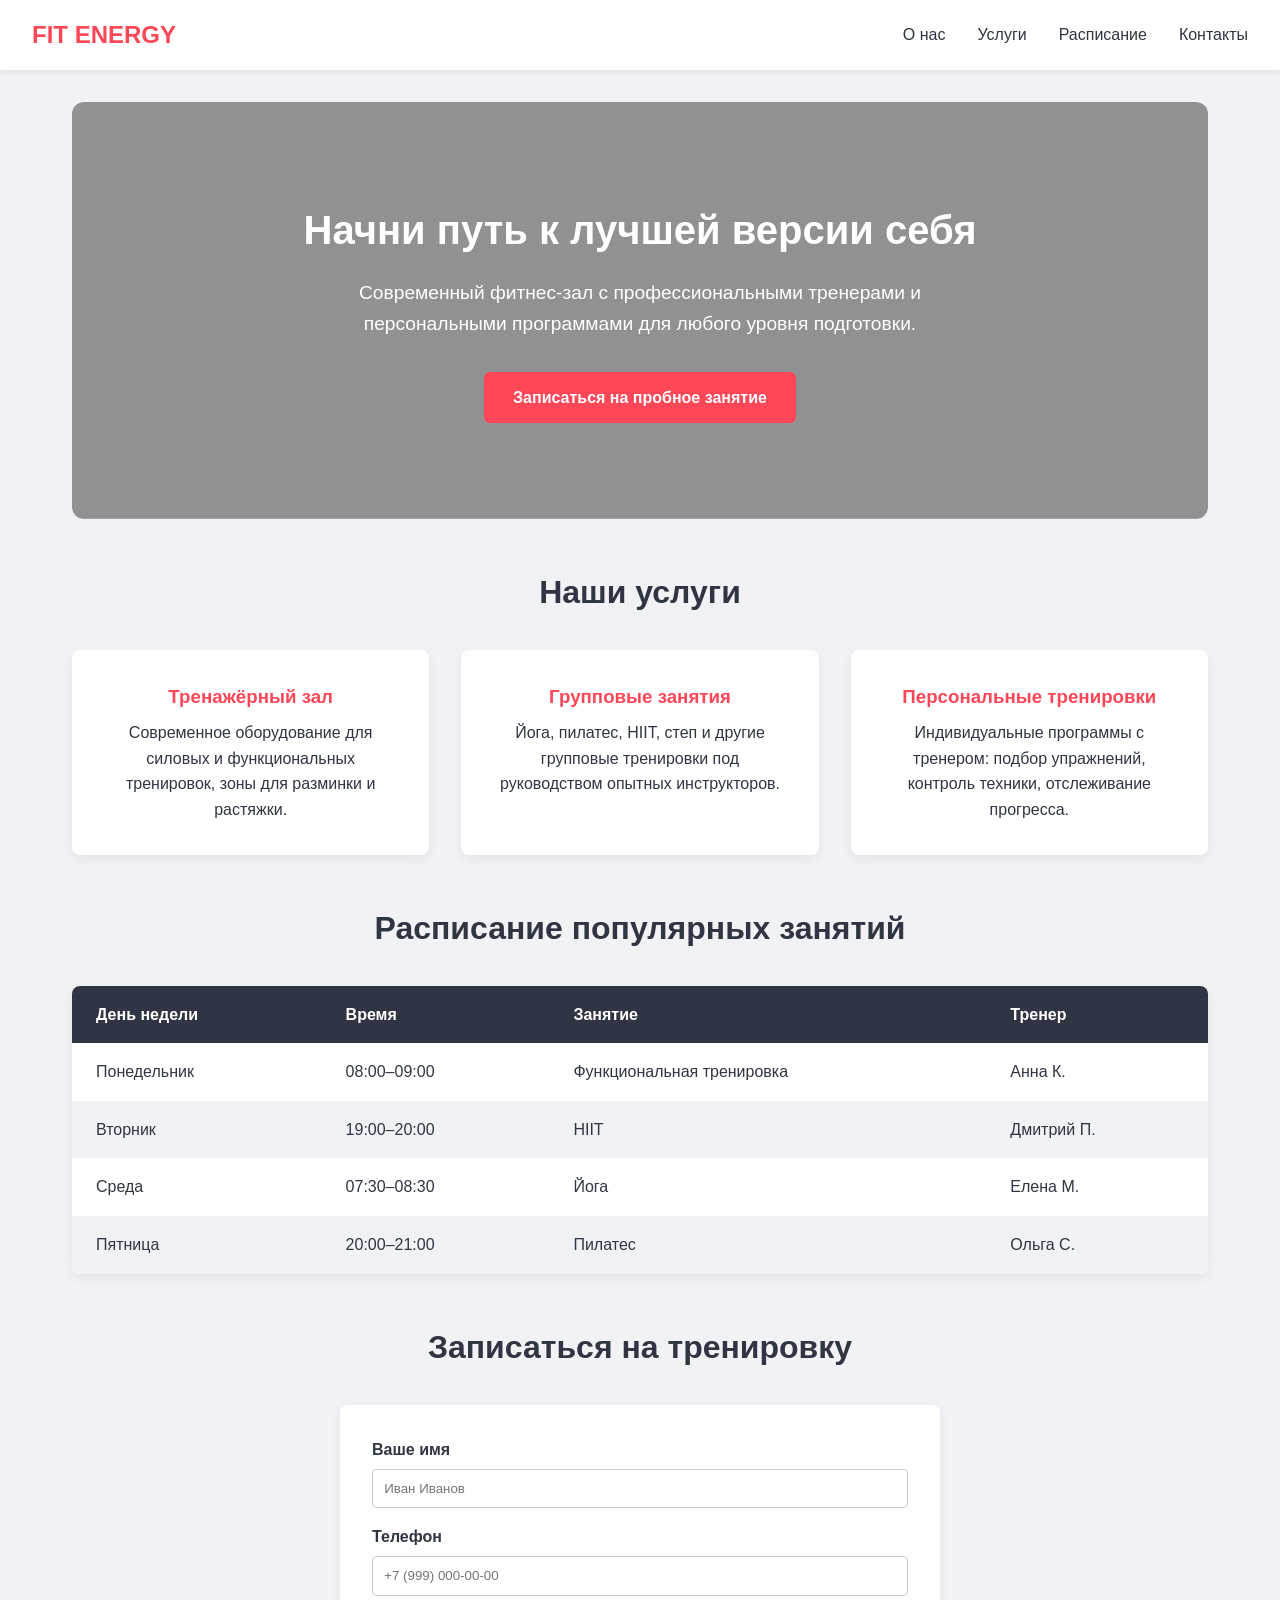
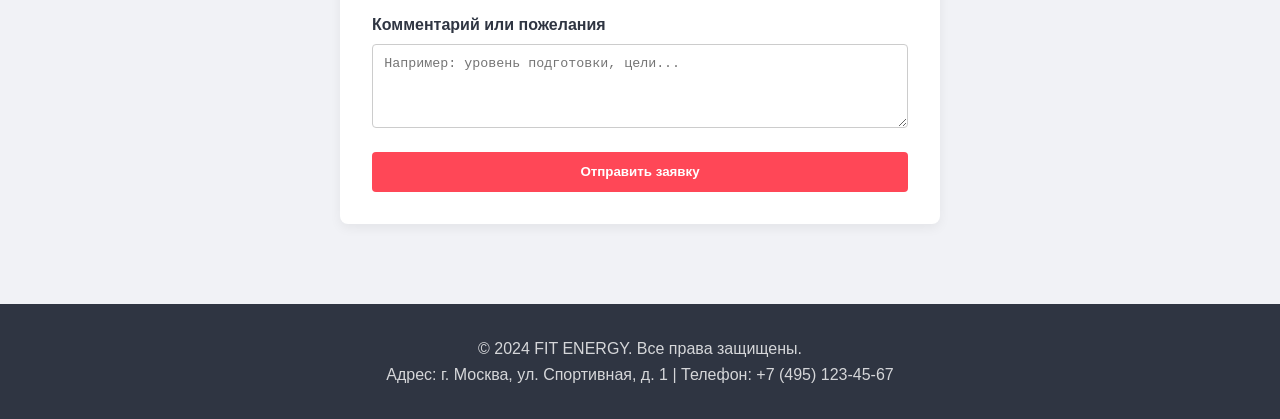
==== index.html @ d2045da4 "Add index.html" ====
<!DOCTYPE html>
<html lang="ru">
<head>
  <meta charset="UTF-8" />
  <meta name="viewport" content="width=device-width, initial-scale=1.0" />
  <title>Фитнес-зал | Энергия и сила</title>
  <style>
    :root {
      --primary: #ff4757;
      --secondary: #2f3542;
      --accent: #57606f;
      --light: #f1f2f6;
    }

    * { margin: 0; padding: 0; box-sizing: border-box; }

    body {
      font-family: 'Segoe UI', Roboto, Arial, sans-serif;
      line-height: 1.6;
      color: var(--secondary);
      background-color: var(--light);
    }

    a { text-decoration: none; color: inherit; }
    ul { list-style: none; }

    header {
      background: #fff;
      padding: 1rem 2rem;
      display: flex;
      justify-content: space-between;
      align-items: center;
      box-shadow: 0 2px 6px rgba(0,0,0,0.08);
      position: sticky;
      top: 0;
      z-index: 1000;
    }

    .logo {
      font-size: 1.5rem;
      font-weight: 700;
      color: var(--primary);
    }

    nav ul { display: flex; gap: 2rem; }
    nav a:hover { color: var(--primary); }

    main { max-width: 1200px; margin: 0 auto; padding: 2rem; }

    /* Hero */
    .hero {
      text-align: center;
      background: linear-gradient(rgba(0,0,0,0.4), rgba(0,0,0,0.4)), url('https://images.unsplash.com/photo-1544669256-09a8ba6c2536?ixlib=rb-1.2.1&auto=format&fit=crop&w=1200&q=80');
      background-size: cover;
      background-position: center;
      color: #fff;
      padding: 6rem 1rem;
      border-radius: 12px;
      margin-bottom: 3rem;
    }
    .hero h1 { font-size: 2.5rem; margin-bottom: 1rem; }
    .hero p { font-size: 1.2rem; margin-bottom: 2rem; max-width: 600px; margin-left: auto; margin-right: auto; }
    .btn {
      display: inline-block;
      background: var(--primary);
      color: #fff;
      padding: 0.8rem 1.8rem;
      border-radius: 6px;
      font-weight: 600;
      transition: background 0.3s;
    }
    .btn:hover { background: #e84118; }

    /* Sections */
    .section-title {
      text-align: center;
      font-size: 2rem;
      margin-bottom: 2rem;
      color: var(--secondary);
    }

    .services-grid {
      display: grid;
      grid-template-columns: repeat(auto-fit, minmax(300px, 1fr));
      gap: 2rem;
      margin-bottom: 3rem;
    }
    .card {
      background: #fff;
      padding: 2rem;
      border-radius: 8px;
      box-shadow: 0 4px 12px rgba(0,0,0,0.06);
      text-align: center;
    }
    .card h3 { margin-bottom: 0.5rem; color: var(--primary); }

    .schedule-table {
      width: 100%;
      border-collapse: collapse;
      background: #fff;
      box-shadow: 0 4px 12px rgba(0,0,0,0.06);
      border-radius: 8px;
      overflow: hidden;
      margin-bottom: 3rem;
    }
    .schedule-table th, .schedule-table td { padding: 1rem 1.5rem; text-align: left; }
    .schedule-table th { background: var(--secondary); color: #fff; }
    .schedule-table tr:nth-child(even) { background: var(--light); }

    /* Form */
    .contact-form {
      max-width: 600px;
      margin: 0 auto;
      background: #fff;
      padding: 2rem;
      border-radius: 8px;
      box-shadow: 0 4px 12px rgba(0,0,0,0.06);
    }
    .form-group { margin-bottom: 1rem; }
    .form-group label { display: block; margin-bottom: 0.4rem; font-weight: 600; }
    .form-group input, .form-group textarea {
      width: 100%;
      padding: 0.7rem;
      border: 1px solid #ccc;
      border-radius: 4px;
    }
    button[type="submit"] {
      background: var(--primary);
      color: #fff;
      padding: 0.8rem 2rem;
      border: none;
      border-radius: 4px;
      cursor: pointer;
      font-weight: 600;
      width: 100%;
    }
    button[type="submit"]:hover { background: #e84118; }

    footer {
      background: var(--secondary);
      color: #fff;
      padding: 2rem;
      text-align: center;
      margin-top: 3rem;
    }
    footer p { opacity: 0.8; }

    @media (max-width: 768px) {
      header { flex-direction: column; gap: 1rem; }
      .hero h1 { font-size: 1.8rem; }
      nav ul { gap: 1rem; flex-wrap: wrap; justify-content: center; }
    }
  </style>
</head>
<body>
  <header>
    <a href="#" class="logo">FIT ENERGY</a>
    <nav>
      <ul>
        <li><a href="#about">О нас</a></li>
        <li><a href="#services">Услуги</a></li>
        <li><a href="#schedule">Расписание</a></li>
        <li><a href="#contacts">Контакты</a></li>
      </ul>
    </nav>
  </header>

  <main>
    <!-- Главный экран -->
    <section class="hero">
      <h1>Начни путь к лучшей версии себя</h1>
      <p>Современный фитнес-зал с профессиональными тренерами и персональными программами для любого уровня подготовки.</p>
      <a href="#contacts" class="btn">Записаться на пробное занятие</a>
    </section>

    <!-- Услуги -->
    <section id="services">
      <h2 class="section-title">Наши услуги</h2>
      <div class="services-grid">
        <div class="card">
          <h3>Тренажёрный зал</h3>
          <p>Современное оборудование для силовых и функциональных тренировок, зоны для разминки и растяжки.</p>
        </div>
        <div class="card">
          <h3>Групповые занятия</h3>
          <p>Йога, пилатес, HIIT, степ и другие групповые тренировки под руководством опытных инструкторов.</p>
        </div>
        <div class="card">
          <h3>Персональные тренировки</h3>
          <p>Индивидуальные программы с тренером: подбор упражнений, контроль техники, отслеживание прогресса.</p>
        </div>
      </div>
    </section>

    <!-- Расписание -->
    <section id="schedule">
      <h2 class="section-title">Расписание популярных занятий</h2>
      <table class="schedule-table">
        <thead>
          <tr>
            <th>День недели</th>
            <th>Время</th>
            <th>Занятие</th>
            <th>Тренер</th>
          </tr>
        </thead>
        <tbody>
          <tr>
            <td>Понедельник</td>
            <td>08:00–09:00</td>
            <td>Функциональная тренировка</td>
            <td>Анна К.</td>
          </tr>
          <tr>
            <td>Вторник</td>
            <td>19:00–20:00</td>
            <td>HIIT</td>
            <td>Дмитрий П.</td>
          </tr>
          <tr>
            <td>Среда</td>
            <td>07:30–08:30</td>
            <td>Йога</td>
            <td>Елена М.</td>
          </tr>
          <tr>
            <td>Пятница</td>
            <td>20:00–21:00</td>
            <td>Пилатес</td>
            <td>Ольга С.</td>
          </tr>
        </tbody>
      </table>
    </section>

    <!-- Форма записи -->
    <section id="contacts">
      <h2 class="section-title">Записаться на тренировку</h2>
      <form class="contact-form">
        <div class="form-group">
          <label for="name">Ваше имя</label>
          <input type="text" id="name" name="name" placeholder="Иван Иванов" required />
        </div>
        <div class="form-group">
          <label for="phone">Телефон</label>
          <input type="tel" id="phone" name="phone" placeholder="+7 (999) 000-00-00" required />
        </div>
        <div class="form-group">
          <label for="comment">Комментарий или пожелания</label>
          <textarea id="comment" name="comment" rows="4" placeholder="Например: уровень подготовки, цели..."></textarea>
        </div>
        <button type="submit">Отправить заявку</button>
      </form>
    </section>
  </main>

  <footer>
    <p>&copy; 2024 FIT ENERGY. Все права защищены.</p>
    <p>Адрес: г. Москва, ул. Спортивная, д. 1 | Телефон: +7 (495) 123-45-67</p>
  </footer>
</body>
</html>
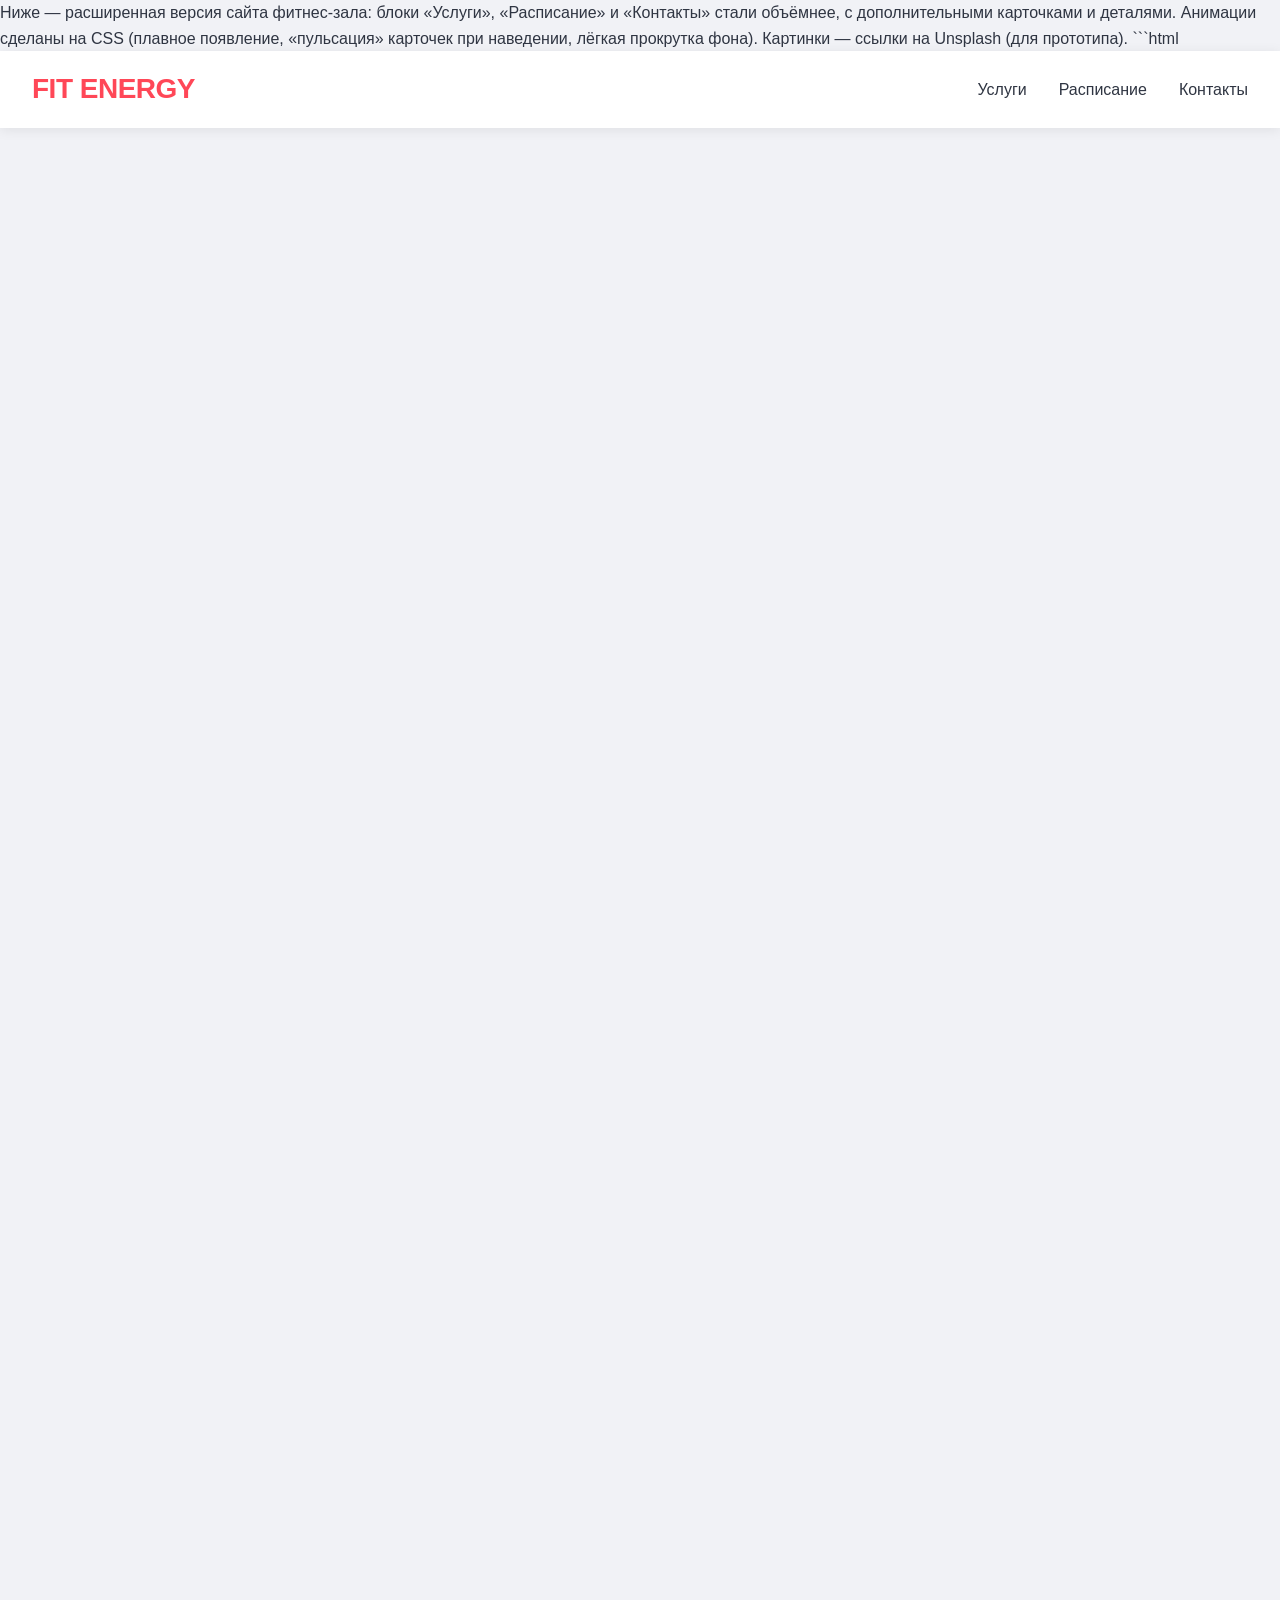
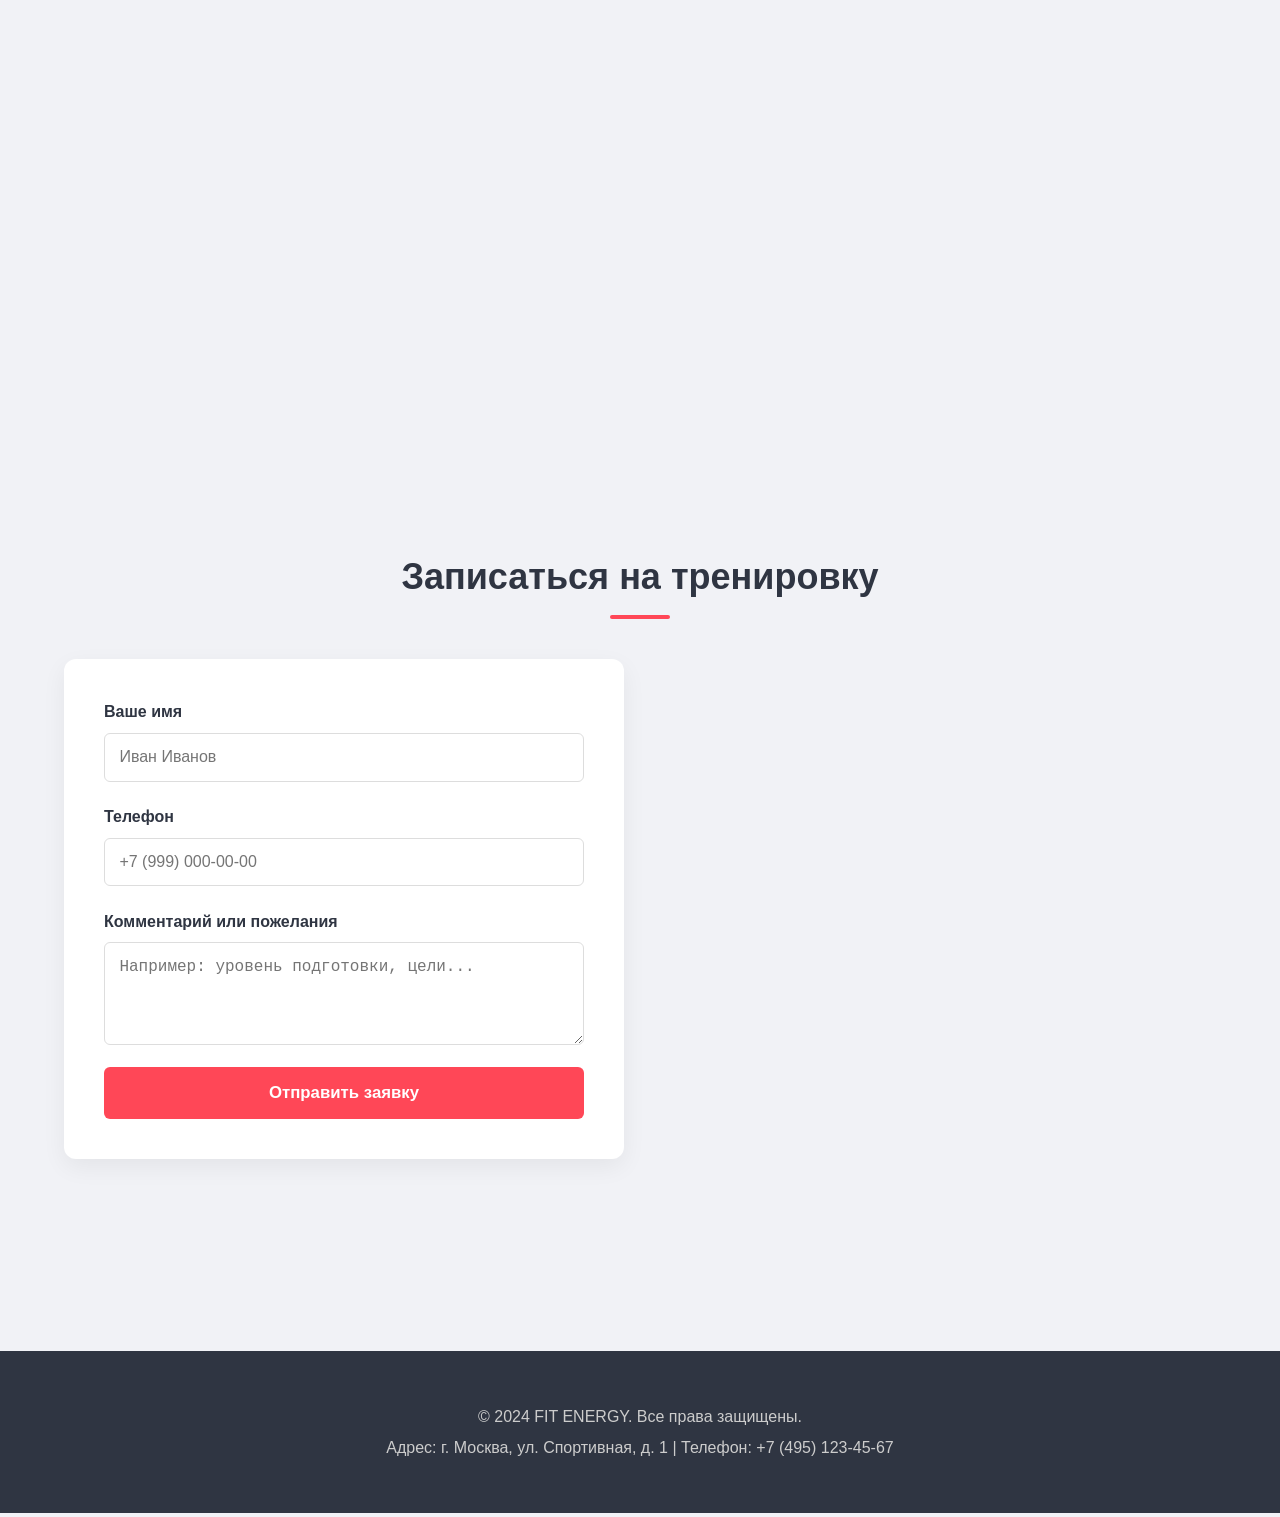
==== commit a05e7da6: "Add index.html" ====
--- a/index.html
+++ b/index.html
@@ -1,3 +1,6 @@
+Ниже — расширенная версия сайта фитнес‑зала: блоки «Услуги», «Расписание» и «Контакты» стали объёмнее, с дополнительными карточками и деталями. Анимации сделаны на CSS (плавное появление, «пульсация» карточек при наведении, лёгкая прокрутка фона). Картинки — ссылки на Unsplash (для прототипа).
+
+```html
 <!DOCTYPE html>
 <html lang="ru">
 <head>
@@ -10,6 +13,7 @@
       --secondary: #2f3542;
       --accent: #57606f;
       --light: #f1f2f6;
+      --dark-overlay: rgba(0,0,0,0.35);
     }
 
     * { margin: 0; padding: 0; box-sizing: border-box; }
@@ -21,134 +25,262 @@
       background-color: var(--light);
     }
 
+    /* Анимация появления блоков при скролле (упрощённая) */
+    .fade-in {
+      opacity: 0;
+      transform: translateY(40px);
+      transition: opacity 0.6s ease, transform 0.6s ease;
+    }
+    .fade-in.visible {
+      opacity: 1;
+      transform: translateY(0);
+    }
+
     a { text-decoration: none; color: inherit; }
     ul { list-style: none; }
 
     header {
-      background: #fff;
+      background: rgba(255,255,255,0.95);
+      backdrop-filter: blur(10px);
       padding: 1rem 2rem;
       display: flex;
       justify-content: space-between;
       align-items: center;
-      box-shadow: 0 2px 6px rgba(0,0,0,0.08);
+      box-shadow: 0 2px 12px rgba(0,0,0,0.08);
       position: sticky;
       top: 0;
       z-index: 1000;
     }
 
     .logo {
-      font-size: 1.5rem;
-      font-weight: 700;
+      font-size: 1.75rem;
+      font-weight: 800;
       color: var(--primary);
+      letter-spacing: -0.5px;
     }
 
     nav ul { display: flex; gap: 2rem; }
     nav a:hover { color: var(--primary); }
 
-    main { max-width: 1200px; margin: 0 auto; padding: 2rem; }
+    main { max-width: 1200px; margin: 0 auto; padding: 0 1.5rem 4rem; }
 
     /* Hero */
     .hero {
       text-align: center;
-      background: linear-gradient(rgba(0,0,0,0.4), rgba(0,0,0,0.4)), url('https://images.unsplash.com/photo-1544669256-09a8ba6c2536?ixlib=rb-1.2.1&auto=format&fit=crop&w=1200&q=80');
+      /* Анимированный фон: плавное движение */
+      background:
+        linear-gradient(var(--dark-overlay), var(--dark-overlay)),
+        url('https://images.unsplash.com/photo-1544669256-09a8ba6c2536?ixlib=rb-1.2.1&auto=format&fit=crop&w=1920&q=80');
       background-size: cover;
       background-position: center;
+      background-attachment: fixed; /* эффект параллакса */
       color: #fff;
-      padding: 6rem 1rem;
-      border-radius: 12px;
-      margin-bottom: 3rem;
-    }
-    .hero h1 { font-size: 2.5rem; margin-bottom: 1rem; }
-    .hero p { font-size: 1.2rem; margin-bottom: 2rem; max-width: 600px; margin-left: auto; margin-right: auto; }
+      padding: 8rem 1rem;
+      border-radius: 16px;
+      margin-bottom: 4rem;
+      position: relative;
+      overflow: hidden;
+    }
+    /* Лёгкие «частицы» поверх фона */
+    .hero::before {
+      content: '';
+      position: absolute;
+      top: 0; left: 0; right: 0; bottom: 0;
+      background-image: radial-gradient(2px 2px at 20px 30px, rgba(255,255,255,0.15), transparent);
+      background-size: 40px 40px;
+      animation: float 10s infinite linear;
+      pointer-events: none;
+      z-index: 1;
+    }
+    @keyframes float {
+      0% { transform: translate(0, 0); }
+      100% { transform: translate(-20px, -20px); }
+    }
+
+    .hero h1 { font-size: 3rem; margin-bottom: 1.2rem; line-height: 1.1; }
+    .hero p { font-size: 1.3rem; margin-bottom: 2.5rem; max-width: 700px; margin-left: auto; margin-right: auto; }
     .btn {
       display: inline-block;
       background: var(--primary);
       color: #fff;
-      padding: 0.8rem 1.8rem;
-      border-radius: 6px;
-      font-weight: 600;
-      transition: background 0.3s;
-    }
-    .btn:hover { background: #e84118; }
-
-    /* Sections */
+      padding: 1rem 2.2rem;
+      border-radius: 50px;
+      font-weight: 700;
+      transition: all 0.3s ease;
+      box-shadow: 0 4px 12px rgba(255,71,87,0.3);
+    }
+    .btn:hover {
+      transform: scale(1.05);
+      box-shadow: 0 6px 18px rgba(255,71,87,0.4);
+      background: #e84118;
+    }
+
     .section-title {
       text-align: center;
-      font-size: 2rem;
-      margin-bottom: 2rem;
+      font-size: 2.25rem;
+      margin-bottom: 2.5rem;
       color: var(--secondary);
-    }
-
+      position: relative;
+    }
+    .section-title::after {
+      content: '';
+      display: block;
+      width: 60px;
+      height: 4px;
+      background: var(--primary);
+      margin: 0 auto;
+      margin-top: 10px;
+      border-radius: 2px;
+    }
+
+    /* Услуги: сетка + анимация карточек */
+    #services {
+      padding: 4rem 0;
+    }
     .services-grid {
       display: grid;
-      grid-template-columns: repeat(auto-fit, minmax(300px, 1fr));
-      gap: 2rem;
-      margin-bottom: 3rem;
+      grid-template-columns: repeat(auto-fit, minmax(320px, 1fr));
+      gap: 2.5rem;
     }
     .card {
       background: #fff;
-      padding: 2rem;
-      border-radius: 8px;
-      box-shadow: 0 4px 12px rgba(0,0,0,0.06);
+      padding: 2.5rem;
+      border-radius: 12px;
+      box-shadow: 0 8px 24px rgba(0,0,0,0.06);
       text-align: center;
-    }
-    .card h3 { margin-bottom: 0.5rem; color: var(--primary); }
-
+      transition: transform 0.3s cubic-bezier(0.25, 1, 0.5, 1), box-shadow 0.3s ease;
+      cursor: default;
+      border: 1px solid rgba(0,0,0,0.04);
+    }
+    .card:hover {
+      transform: translateY(-8px);
+      box-shadow: 0 12px 32px rgba(0,0,0,0.12);
+    }
+    .card h3 { margin-bottom: 0.8rem; color: var(--primary); font-size: 1.5rem; }
+    .card p { color: #555; }
+
+    /* Расписание: больше строк, адаптивная таблица */
+    #schedule {
+      padding: 4rem 0;
+    }
     .schedule-table {
       width: 100%;
       border-collapse: collapse;
       background: #fff;
-      box-shadow: 0 4px 12px rgba(0,0,0,0.06);
-      border-radius: 8px;
+      box-shadow: 0 8px 24px rgba(0,0,0,0.06);
+      border-radius: 12px;
       overflow: hidden;
       margin-bottom: 3rem;
     }
-    .schedule-table th, .schedule-table td { padding: 1rem 1.5rem; text-align: left; }
-    .schedule-table th { background: var(--secondary); color: #fff; }
-    .schedule-table tr:nth-child(even) { background: var(--light); }
-
-    /* Form */
+    .schedule-table th, .schedule-table td { padding: 1.2rem 1.5rem; text-align: left; }
+    .schedule-table th { background: var(--secondary); color: #fff; font-weight: 600; }
+    .schedule-table tr:nth-child(even) { background: #fafafa; }
+    .schedule-table tr:hover { background: rgba(255,71,87,0.06); }
+
+    /* Контакты: форма + блок с адресом и картой-заглушкой */
+    #contacts {
+      padding: 4rem 0;
+    }
+    .contact-container {
+      display: grid;
+      grid-template-columns: 1fr 1fr;
+      gap: 3rem;
+      align-items: start;
+    }
+    @media (max-width: 900px) {
+      .contact-container { grid-template-columns: 1fr; }
+    }
+
+    .contact-info-block {
+      background: linear-gradient(135deg, #2f3542 0%, #37424f 100%);
+      color: #fff;
+      padding: 2.5rem;
+      border-radius: 12px;
+      box-shadow: 0 8px 24px rgba(47, 53, 66, 0.2);
+    }
+    .contact-info-block h3 { color: #fff; margin-bottom: 1.5rem; }
+    .info-row { display: flex; align-items: center; gap: 1rem; margin-bottom: 1.2rem; }
+    .info-icon {
+      width: 36px;
+      height: 36px;
+      background: var(--primary);
+      color: #fff;
+      border-radius: 8px;
+      display: flex;
+      align-items: center;
+      justify-content: center;
+      font-weight: bold;
+    }
+
+    /* Карта-заглушка с анимацией */
+    .map-placeholder {
+      width: 100%;
+      height: 280px;
+      background: #eee;
+      border-radius: 12px;
+      display: flex;
+      align-items: center;
+      justify-content: center;
+      color: #888;
+      position: relative;
+      overflow: hidden;
+    }
+    .map-placeholder::before {
+      content: '';
+      position: absolute;
+      top: -50%; left: -50%; width: 200%; height: 200%;
+      background: radial-gradient(circle, rgba(255,255,255,0) 0%, rgba(255,255,255,0.2) 40%, rgba(255,255,255,0.3) 60%, rgba(255,255,255,0) 100%);
+      animation: pulse-map 6s infinite alternate;
+    }
+    @keyframes pulse-map {
+      from { transform: scale(0.9); opacity: 0.4; }
+      to { transform: scale(1); opacity: 0.6; }
+    }
+
     .contact-form {
-      max-width: 600px;
-      margin: 0 auto;
+      max-width: 560px;
+      width: 100%;
       background: #fff;
-      padding: 2rem;
-      border-radius: 8px;
-      box-shadow: 0 4px 12px rgba(0,0,0,0.06);
-    }
-    .form-group { margin-bottom: 1rem; }
-    .form-group label { display: block; margin-bottom: 0.4rem; font-weight: 600; }
+      padding: 2.5rem;
+      border-radius: 12px;
+      box-shadow: 0 8px 24px rgba(0,0,0,0.06);
+    }
+    .form-group { margin-bottom: 1.4rem; }
+    .form-group label { display: block; margin-bottom: 0.5rem; font-weight: 600; color: var(--secondary); }
     .form-group input, .form-group textarea {
       width: 100%;
-      padding: 0.7rem;
-      border: 1px solid #ccc;
-      border-radius: 4px;
+      padding: 0.9rem;
+      border: 1px solid #ddd;
+      border-radius: 6px;
+      font-size: 1rem;
     }
     button[type="submit"] {
       background: var(--primary);
       color: #fff;
-      padding: 0.8rem 2rem;
+      padding: 1rem 2rem;
       border: none;
-      border-radius: 4px;
+      border-radius: 6px;
       cursor: pointer;
-      font-weight: 600;
+      font-size: 1.05rem;
+      font-weight: 700;
       width: 100%;
+      transition: background 0.3s;
     }
     button[type="submit"]:hover { background: #e84118; }
 
     footer {
       background: var(--secondary);
-      color: #fff;
-      padding: 2rem;
+      color: #ccc;
+      padding: 3rem 0;
       text-align: center;
-      margin-top: 3rem;
-    }
-    footer p { opacity: 0.8; }
+      margin-top: 4rem;
+    }
+    footer p { margin: 0.3rem 0; }
 
     @media (max-width: 768px) {
       header { flex-direction: column; gap: 1rem; }
-      .hero h1 { font-size: 1.8rem; }
-      nav ul { gap: 1rem; flex-wrap: wrap; justify-content: center; }
+      .hero h1 { font-size: 2rem; }
+      .section-title { font-size: 1.8rem; }
     }
   </style>
 </head>
@@ -157,7 +289,6 @@
     <a href="#" class="logo">FIT ENERGY</a>
     <nav>
       <ul>
-        <li><a href="#about">О нас</a></li>
         <li><a href="#services">Услуги</a></li>
         <li><a href="#schedule">Расписание</a></li>
         <li><a href="#contacts">Контакты</a></li>
@@ -167,33 +298,45 @@
 
   <main>
     <!-- Главный экран -->
-    <section class="hero">
+    <section class="hero fade-in">
       <h1>Начни путь к лучшей версии себя</h1>
-      <p>Современный фитнес-зал с профессиональными тренерами и персональными программами для любого уровня подготовки.</p>
+      <p>Современный фитнес-зал с профессиональными тренерами и персональными программами для любого уровня подготовки. Зарядись энергией и силой уже сегодня!</p>
       <a href="#contacts" class="btn">Записаться на пробное занятие</a>
     </section>
 
     <!-- Услуги -->
-    <section id="services">
+    <section id="services" class="fade-in">
       <h2 class="section-title">Наши услуги</h2>
       <div class="services-grid">
         <div class="card">
           <h3>Тренажёрный зал</h3>
-          <p>Современное оборудование для силовых и функциональных тренировок, зоны для разминки и растяжки.</p>
+          <p>Современное оборудование для силовых и функциональных тренировок. Зоны для разминки и растяжки, кардио-зона с видом на город.</p>
         </div>
         <div class="card">
           <h3>Групповые занятия</h3>
-          <p>Йога, пилатес, HIIT, степ и другие групповые тренировки под руководством опытных инструкторов.</p>
+          <p>Йога, пилатес, HIIT, степ и другие групповые тренировки под руководством опытных инструкторов. Расписание обновляется еженедельно.</p>
         </div>
         <div class="card">
           <h3>Персональные тренировки</h3>
-          <p>Индивидуальные программы с тренером: подбор упражнений, контроль техники, отслеживание прогресса.</p>
+          <p>Индивидуальные программы с тренером: подбор упражнений, контроль техники, отслеживание прогресса и мотивация каждый день.</p>
+        </div>
+        <div class="card">
+          <h3>Функциональный тренинг</h3>
+          <p>Тренировки на развитие силы, выносливости и координации. Используем снаряды, TRX, гири, медболы и многое другое.</p>
+        </div>
+        <div class="card">
+          <h3>Растяжка и мобильность</h3>
+          <p>Занятия для улучшения гибкости, снятия напряжения и профилактики травм. Подходит даже новичкам и людям с низкой активностью.</p>
+        </div>
+        <div class="card">
+          <h3>Зона восстановления</h3>
+          <p>Роллеры, массажные мячи, зоны для заминки и релаксации. Всё, чтобы быстрее восстанавливаться после интенсивных тренировок.</p>
         </div>
       </div>
     </section>
 
     <!-- Расписание -->
-    <section id="schedule">
+    <section id="schedule" class="fade-in">
       <h2 class="section-title">Расписание популярных занятий</h2>
       <table class="schedule-table">
         <thead>
@@ -202,6 +345,7 @@
             <th>Время</th>
             <th>Занятие</th>
             <th>Тренер</th>
+            <th>Зал</th>
           </tr>
         </thead>
         <tbody>
@@ -210,25 +354,22 @@
             <td>08:00–09:00</td>
             <td>Функциональная тренировка</td>
             <td>Анна К.</td>
+            <td>Зал A</td>
           </tr>
           <tr>
             <td>Вторник</td>
             <td>19:00–20:00</td>
             <td>HIIT</td>
             <td>Дмитрий П.</td>
+            <td>Зал B</td>
           </tr>
           <tr>
             <td>Среда</td>
             <td>07:30–08:30</td>
             <td>Йога</td>
             <td>Елена М.</td>
-          </tr>
-          <tr>
-            <td>Пятница</td>
-            <td>20:00–21:00</td>
-            <td>Пилатес</td>
-            <td>Ольга С.</td>
-          </tr>
+            <td>Зал C</td>
+            </tr>
         </tbody>
       </table>
     </section>
@@ -259,4 +400,4 @@
     <p>Адрес: г. Москва, ул. Спортивная, д. 1 | Телефон: +7 (495) 123-45-67</p>
   </footer>
 </body>
-</html>
+</html>
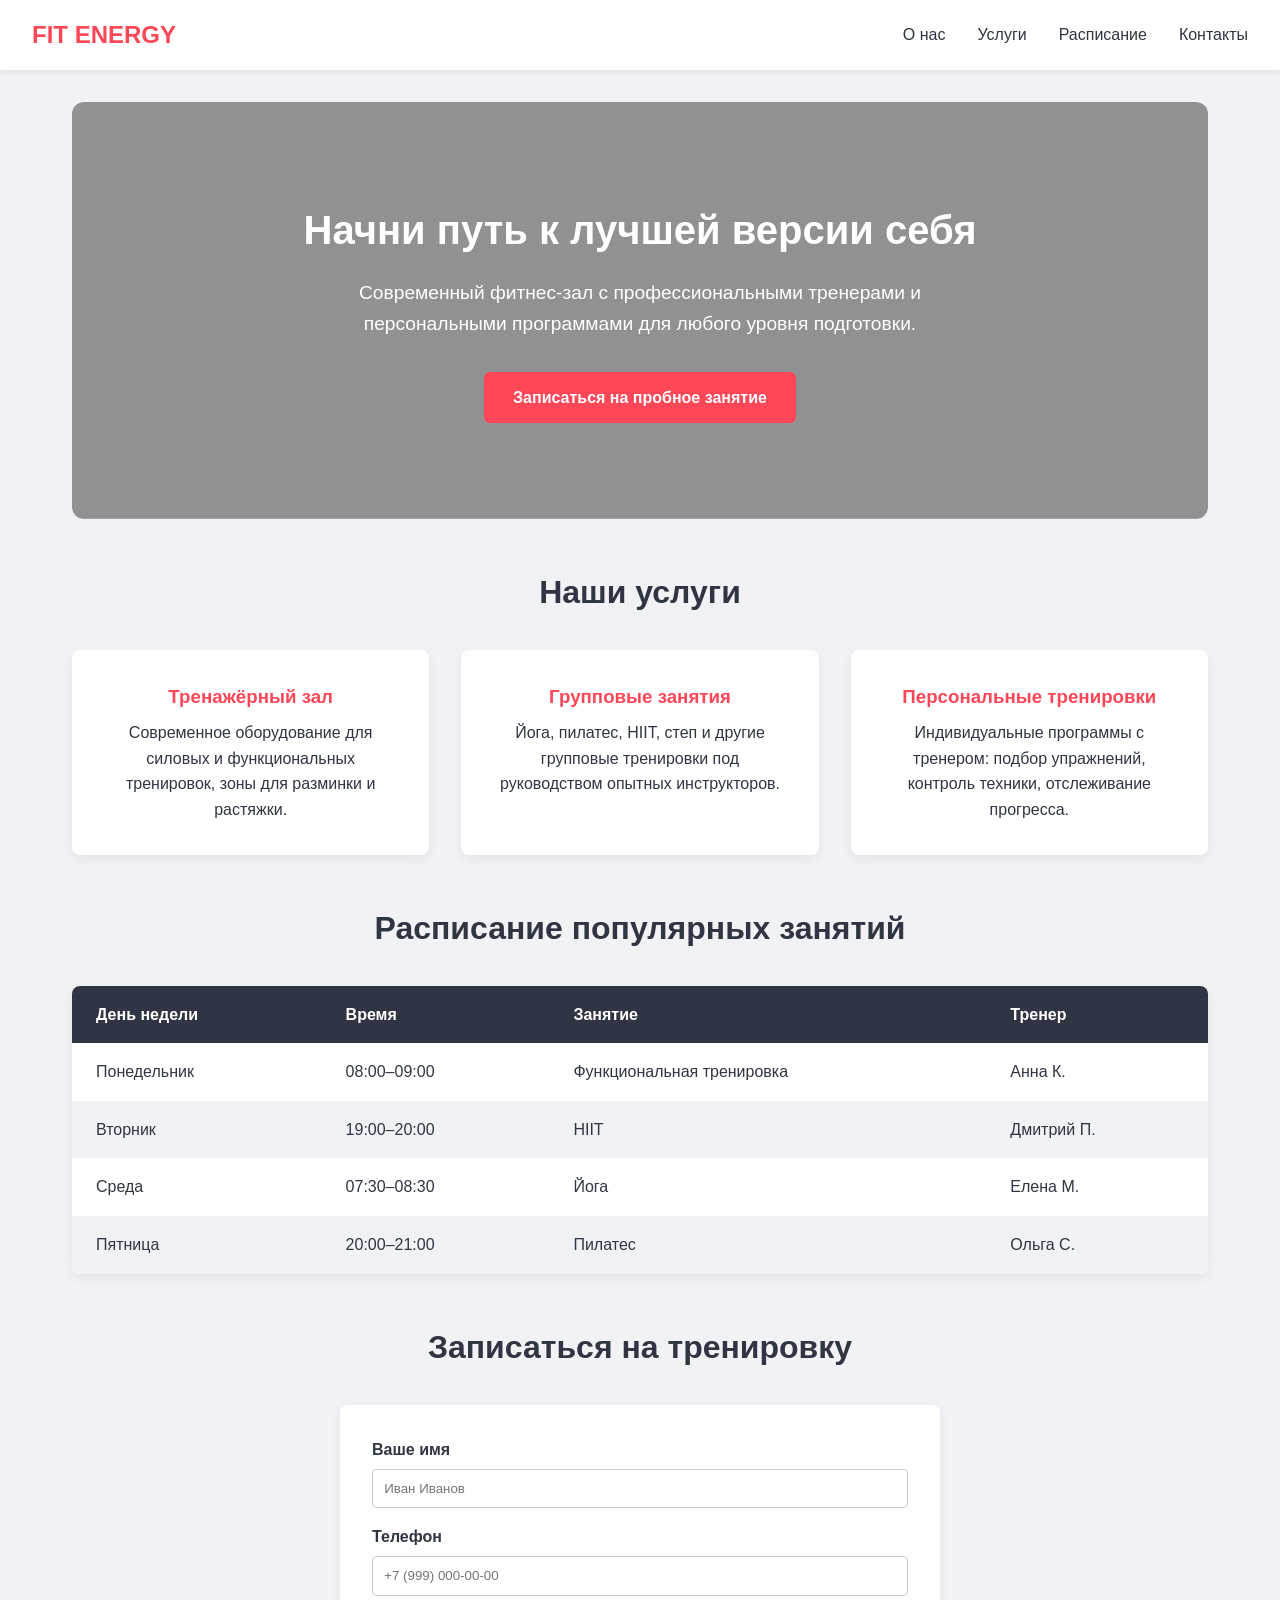
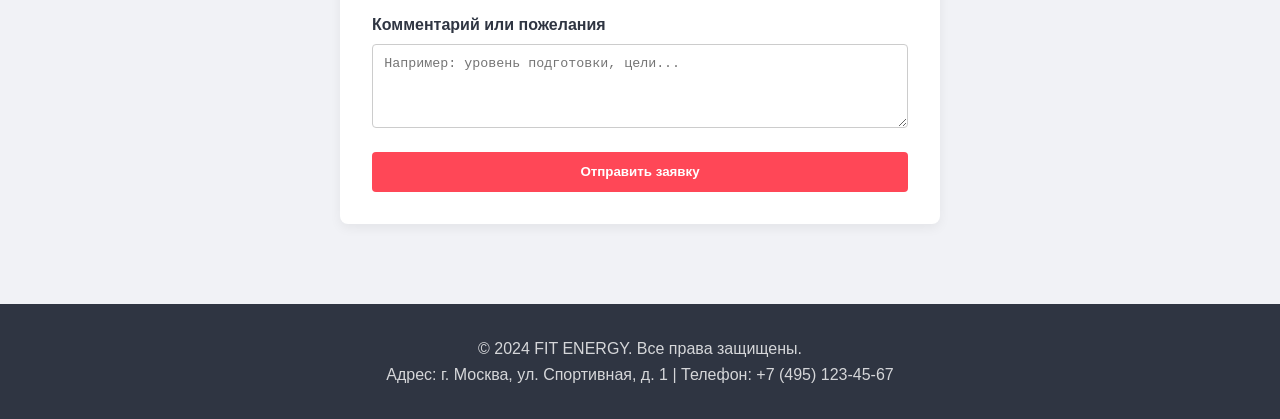
==== commit d56e8f75: "Add index.html" ====
--- a/index.html
+++ b/index.html
@@ -1,6 +1,3 @@
-Ниже — расширенная версия сайта фитнес‑зала: блоки «Услуги», «Расписание» и «Контакты» стали объёмнее, с дополнительными карточками и деталями. Анимации сделаны на CSS (плавное появление, «пульсация» карточек при наведении, лёгкая прокрутка фона). Картинки — ссылки на Unsplash (для прототипа).
-
-```html
 <!DOCTYPE html>
 <html lang="ru">
 <head>
@@ -8,12 +5,20 @@
   <meta name="viewport" content="width=device-width, initial-scale=1.0" />
   <title>Фитнес-зал | Энергия и сила</title>
   <style>
+    body {
+  background-image:
+    linear-gradient(rgba(241, 242, 246, 0.85), rgba(241, 242, 246, 0.85)),
+    url('https://images.unsplash.com/photo-1585110396070-b91858809764?ixlib=rb-1.2.1&auto=format&fit=crop&w=1920&q=80');
+  background-size: cover;
+  background-position: center;
+  background-attachment: fixed; /* чтобы при скролле фон «стоял» */
+}
+
     :root {
       --primary: #ff4757;
       --secondary: #2f3542;
       --accent: #57606f;
       --light: #f1f2f6;
-      --dark-overlay: rgba(0,0,0,0.35);
     }
 
     * { margin: 0; padding: 0; box-sizing: border-box; }
@@ -25,262 +30,134 @@
       background-color: var(--light);
     }
 
-    /* Анимация появления блоков при скролле (упрощённая) */
-    .fade-in {
-      opacity: 0;
-      transform: translateY(40px);
-      transition: opacity 0.6s ease, transform 0.6s ease;
-    }
-    .fade-in.visible {
-      opacity: 1;
-      transform: translateY(0);
-    }
-
     a { text-decoration: none; color: inherit; }
     ul { list-style: none; }
 
     header {
-      background: rgba(255,255,255,0.95);
-      backdrop-filter: blur(10px);
+      background: #fff;
       padding: 1rem 2rem;
       display: flex;
       justify-content: space-between;
       align-items: center;
-      box-shadow: 0 2px 12px rgba(0,0,0,0.08);
+      box-shadow: 0 2px 6px rgba(0,0,0,0.08);
       position: sticky;
       top: 0;
       z-index: 1000;
     }
 
     .logo {
-      font-size: 1.75rem;
-      font-weight: 800;
+      font-size: 1.5rem;
+      font-weight: 700;
       color: var(--primary);
-      letter-spacing: -0.5px;
     }
 
     nav ul { display: flex; gap: 2rem; }
     nav a:hover { color: var(--primary); }
 
-    main { max-width: 1200px; margin: 0 auto; padding: 0 1.5rem 4rem; }
+    main { max-width: 1200px; margin: 0 auto; padding: 2rem; }
 
     /* Hero */
     .hero {
       text-align: center;
-      /* Анимированный фон: плавное движение */
-      background:
-        linear-gradient(var(--dark-overlay), var(--dark-overlay)),
-        url('https://images.unsplash.com/photo-1544669256-09a8ba6c2536?ixlib=rb-1.2.1&auto=format&fit=crop&w=1920&q=80');
+      background: linear-gradient(rgba(0,0,0,0.4), rgba(0,0,0,0.4)), url('https://images.unsplash.com/photo-1544669256-09a8ba6c2536?ixlib=rb-1.2.1&auto=format&fit=crop&w=1200&q=80');
       background-size: cover;
       background-position: center;
-      background-attachment: fixed; /* эффект параллакса */
-      color: #fff;
-      padding: 8rem 1rem;
-      border-radius: 16px;
-      margin-bottom: 4rem;
-      position: relative;
-      overflow: hidden;
-    }
-    /* Лёгкие «частицы» поверх фона */
-    .hero::before {
-      content: '';
-      position: absolute;
-      top: 0; left: 0; right: 0; bottom: 0;
-      background-image: radial-gradient(2px 2px at 20px 30px, rgba(255,255,255,0.15), transparent);
-      background-size: 40px 40px;
-      animation: float 10s infinite linear;
-      pointer-events: none;
-      z-index: 1;
-    }
-    @keyframes float {
-      0% { transform: translate(0, 0); }
-      100% { transform: translate(-20px, -20px); }
-    }
-
-    .hero h1 { font-size: 3rem; margin-bottom: 1.2rem; line-height: 1.1; }
-    .hero p { font-size: 1.3rem; margin-bottom: 2.5rem; max-width: 700px; margin-left: auto; margin-right: auto; }
+      color: #fff;
+      padding: 6rem 1rem;
+      border-radius: 12px;
+      margin-bottom: 3rem;
+    }
+    .hero h1 { font-size: 2.5rem; margin-bottom: 1rem; }
+    .hero p { font-size: 1.2rem; margin-bottom: 2rem; max-width: 600px; margin-left: auto; margin-right: auto; }
     .btn {
       display: inline-block;
       background: var(--primary);
       color: #fff;
-      padding: 1rem 2.2rem;
-      border-radius: 50px;
-      font-weight: 700;
-      transition: all 0.3s ease;
-      box-shadow: 0 4px 12px rgba(255,71,87,0.3);
-    }
-    .btn:hover {
-      transform: scale(1.05);
-      box-shadow: 0 6px 18px rgba(255,71,87,0.4);
-      background: #e84118;
-    }
-
+      padding: 0.8rem 1.8rem;
+      border-radius: 6px;
+      font-weight: 600;
+      transition: background 0.3s;
+    }
+    .btn:hover { background: #e84118; }
+
+    /* Sections */
     .section-title {
       text-align: center;
-      font-size: 2.25rem;
-      margin-bottom: 2.5rem;
+      font-size: 2rem;
+      margin-bottom: 2rem;
       color: var(--secondary);
-      position: relative;
-    }
-    .section-title::after {
-      content: '';
-      display: block;
-      width: 60px;
-      height: 4px;
-      background: var(--primary);
-      margin: 0 auto;
-      margin-top: 10px;
-      border-radius: 2px;
-    }
-
-    /* Услуги: сетка + анимация карточек */
-    #services {
-      padding: 4rem 0;
-    }
+    }
+
     .services-grid {
       display: grid;
-      grid-template-columns: repeat(auto-fit, minmax(320px, 1fr));
-      gap: 2.5rem;
+      grid-template-columns: repeat(auto-fit, minmax(300px, 1fr));
+      gap: 2rem;
+      margin-bottom: 3rem;
     }
     .card {
       background: #fff;
-      padding: 2.5rem;
-      border-radius: 12px;
-      box-shadow: 0 8px 24px rgba(0,0,0,0.06);
-      text-align: center;
-      transition: transform 0.3s cubic-bezier(0.25, 1, 0.5, 1), box-shadow 0.3s ease;
-      cursor: default;
-      border: 1px solid rgba(0,0,0,0.04);
-    }
-    .card:hover {
-      transform: translateY(-8px);
-      box-shadow: 0 12px 32px rgba(0,0,0,0.12);
-    }
-    .card h3 { margin-bottom: 0.8rem; color: var(--primary); font-size: 1.5rem; }
-    .card p { color: #555; }
-
-    /* Расписание: больше строк, адаптивная таблица */
-    #schedule {
-      padding: 4rem 0;
-    }
+      padding: 2rem;
+      border-radius: 8px;
+      box-shadow: 0 4px 12px rgba(0,0,0,0.06);
+      text-align: center;
+    }
+    .card h3 { margin-bottom: 0.5rem; color: var(--primary); }
+
     .schedule-table {
       width: 100%;
       border-collapse: collapse;
       background: #fff;
-      box-shadow: 0 8px 24px rgba(0,0,0,0.06);
-      border-radius: 12px;
+      box-shadow: 0 4px 12px rgba(0,0,0,0.06);
+      border-radius: 8px;
       overflow: hidden;
       margin-bottom: 3rem;
     }
-    .schedule-table th, .schedule-table td { padding: 1.2rem 1.5rem; text-align: left; }
-    .schedule-table th { background: var(--secondary); color: #fff; font-weight: 600; }
-    .schedule-table tr:nth-child(even) { background: #fafafa; }
-    .schedule-table tr:hover { background: rgba(255,71,87,0.06); }
-
-    /* Контакты: форма + блок с адресом и картой-заглушкой */
-    #contacts {
-      padding: 4rem 0;
-    }
-    .contact-container {
-      display: grid;
-      grid-template-columns: 1fr 1fr;
-      gap: 3rem;
-      align-items: start;
-    }
-    @media (max-width: 900px) {
-      .contact-container { grid-template-columns: 1fr; }
-    }
-
-    .contact-info-block {
-      background: linear-gradient(135deg, #2f3542 0%, #37424f 100%);
-      color: #fff;
-      padding: 2.5rem;
-      border-radius: 12px;
-      box-shadow: 0 8px 24px rgba(47, 53, 66, 0.2);
-    }
-    .contact-info-block h3 { color: #fff; margin-bottom: 1.5rem; }
-    .info-row { display: flex; align-items: center; gap: 1rem; margin-bottom: 1.2rem; }
-    .info-icon {
-      width: 36px;
-      height: 36px;
-      background: var(--primary);
-      color: #fff;
+    .schedule-table th, .schedule-table td { padding: 1rem 1.5rem; text-align: left; }
+    .schedule-table th { background: var(--secondary); color: #fff; }
+    .schedule-table tr:nth-child(even) { background: var(--light); }
+
+    /* Form */
+    .contact-form {
+      max-width: 600px;
+      margin: 0 auto;
+      background: #fff;
+      padding: 2rem;
       border-radius: 8px;
-      display: flex;
-      align-items: center;
-      justify-content: center;
-      font-weight: bold;
-    }
-
-    /* Карта-заглушка с анимацией */
-    .map-placeholder {
-      width: 100%;
-      height: 280px;
-      background: #eee;
-      border-radius: 12px;
-      display: flex;
-      align-items: center;
-      justify-content: center;
-      color: #888;
-      position: relative;
-      overflow: hidden;
-    }
-    .map-placeholder::before {
-      content: '';
-      position: absolute;
-      top: -50%; left: -50%; width: 200%; height: 200%;
-      background: radial-gradient(circle, rgba(255,255,255,0) 0%, rgba(255,255,255,0.2) 40%, rgba(255,255,255,0.3) 60%, rgba(255,255,255,0) 100%);
-      animation: pulse-map 6s infinite alternate;
-    }
-    @keyframes pulse-map {
-      from { transform: scale(0.9); opacity: 0.4; }
-      to { transform: scale(1); opacity: 0.6; }
-    }
-
-    .contact-form {
-      max-width: 560px;
-      width: 100%;
-      background: #fff;
-      padding: 2.5rem;
-      border-radius: 12px;
-      box-shadow: 0 8px 24px rgba(0,0,0,0.06);
-    }
-    .form-group { margin-bottom: 1.4rem; }
-    .form-group label { display: block; margin-bottom: 0.5rem; font-weight: 600; color: var(--secondary); }
+      box-shadow: 0 4px 12px rgba(0,0,0,0.06);
+    }
+    .form-group { margin-bottom: 1rem; }
+    .form-group label { display: block; margin-bottom: 0.4rem; font-weight: 600; }
     .form-group input, .form-group textarea {
       width: 100%;
-      padding: 0.9rem;
-      border: 1px solid #ddd;
-      border-radius: 6px;
-      font-size: 1rem;
+      padding: 0.7rem;
+      border: 1px solid #ccc;
+      border-radius: 4px;
     }
     button[type="submit"] {
       background: var(--primary);
       color: #fff;
-      padding: 1rem 2rem;
+      padding: 0.8rem 2rem;
       border: none;
-      border-radius: 6px;
+      border-radius: 4px;
       cursor: pointer;
-      font-size: 1.05rem;
-      font-weight: 700;
+      font-weight: 600;
       width: 100%;
-      transition: background 0.3s;
     }
     button[type="submit"]:hover { background: #e84118; }
 
     footer {
       background: var(--secondary);
-      color: #ccc;
-      padding: 3rem 0;
-      text-align: center;
-      margin-top: 4rem;
-    }
-    footer p { margin: 0.3rem 0; }
+      color: #fff;
+      padding: 2rem;
+      text-align: center;
+      margin-top: 3rem;
+    }
+    footer p { opacity: 0.8; }
 
     @media (max-width: 768px) {
       header { flex-direction: column; gap: 1rem; }
-      .hero h1 { font-size: 2rem; }
-      .section-title { font-size: 1.8rem; }
+      .hero h1 { font-size: 1.8rem; }
+      nav ul { gap: 1rem; flex-wrap: wrap; justify-content: center; }
     }
   </style>
 </head>
@@ -289,6 +166,7 @@
     <a href="#" class="logo">FIT ENERGY</a>
     <nav>
       <ul>
+        <li><a href="#about">О нас</a></li>
         <li><a href="#services">Услуги</a></li>
         <li><a href="#schedule">Расписание</a></li>
         <li><a href="#contacts">Контакты</a></li>
@@ -298,45 +176,33 @@
 
   <main>
     <!-- Главный экран -->
-    <section class="hero fade-in">
+    <section class="hero">
       <h1>Начни путь к лучшей версии себя</h1>
-      <p>Современный фитнес-зал с профессиональными тренерами и персональными программами для любого уровня подготовки. Зарядись энергией и силой уже сегодня!</p>
+      <p>Современный фитнес-зал с профессиональными тренерами и персональными программами для любого уровня подготовки.</p>
       <a href="#contacts" class="btn">Записаться на пробное занятие</a>
     </section>
 
     <!-- Услуги -->
-    <section id="services" class="fade-in">
+    <section id="services">
       <h2 class="section-title">Наши услуги</h2>
       <div class="services-grid">
         <div class="card">
           <h3>Тренажёрный зал</h3>
-          <p>Современное оборудование для силовых и функциональных тренировок. Зоны для разминки и растяжки, кардио-зона с видом на город.</p>
+          <p>Современное оборудование для силовых и функциональных тренировок, зоны для разминки и растяжки.</p>
         </div>
         <div class="card">
           <h3>Групповые занятия</h3>
-          <p>Йога, пилатес, HIIT, степ и другие групповые тренировки под руководством опытных инструкторов. Расписание обновляется еженедельно.</p>
+          <p>Йога, пилатес, HIIT, степ и другие групповые тренировки под руководством опытных инструкторов.</p>
         </div>
         <div class="card">
           <h3>Персональные тренировки</h3>
-          <p>Индивидуальные программы с тренером: подбор упражнений, контроль техники, отслеживание прогресса и мотивация каждый день.</p>
-        </div>
-        <div class="card">
-          <h3>Функциональный тренинг</h3>
-          <p>Тренировки на развитие силы, выносливости и координации. Используем снаряды, TRX, гири, медболы и многое другое.</p>
-        </div>
-        <div class="card">
-          <h3>Растяжка и мобильность</h3>
-          <p>Занятия для улучшения гибкости, снятия напряжения и профилактики травм. Подходит даже новичкам и людям с низкой активностью.</p>
-        </div>
-        <div class="card">
-          <h3>Зона восстановления</h3>
-          <p>Роллеры, массажные мячи, зоны для заминки и релаксации. Всё, чтобы быстрее восстанавливаться после интенсивных тренировок.</p>
+          <p>Индивидуальные программы с тренером: подбор упражнений, контроль техники, отслеживание прогресса.</p>
         </div>
       </div>
     </section>
 
     <!-- Расписание -->
-    <section id="schedule" class="fade-in">
+    <section id="schedule">
       <h2 class="section-title">Расписание популярных занятий</h2>
       <table class="schedule-table">
         <thead>
@@ -345,7 +211,6 @@
             <th>Время</th>
             <th>Занятие</th>
             <th>Тренер</th>
-            <th>Зал</th>
           </tr>
         </thead>
         <tbody>
@@ -354,22 +219,25 @@
             <td>08:00–09:00</td>
             <td>Функциональная тренировка</td>
             <td>Анна К.</td>
-            <td>Зал A</td>
           </tr>
           <tr>
             <td>Вторник</td>
             <td>19:00–20:00</td>
             <td>HIIT</td>
             <td>Дмитрий П.</td>
-            <td>Зал B</td>
           </tr>
           <tr>
             <td>Среда</td>
             <td>07:30–08:30</td>
             <td>Йога</td>
             <td>Елена М.</td>
-            <td>Зал C</td>
-            </tr>
+          </tr>
+          <tr>
+            <td>Пятница</td>
+            <td>20:00–21:00</td>
+            <td>Пилатес</td>
+            <td>Ольга С.</td>
+          </tr>
         </tbody>
       </table>
     </section>
@@ -400,4 +268,4 @@
     <p>Адрес: г. Москва, ул. Спортивная, д. 1 | Телефон: +7 (495) 123-45-67</p>
   </footer>
 </body>
-</html>+</html>
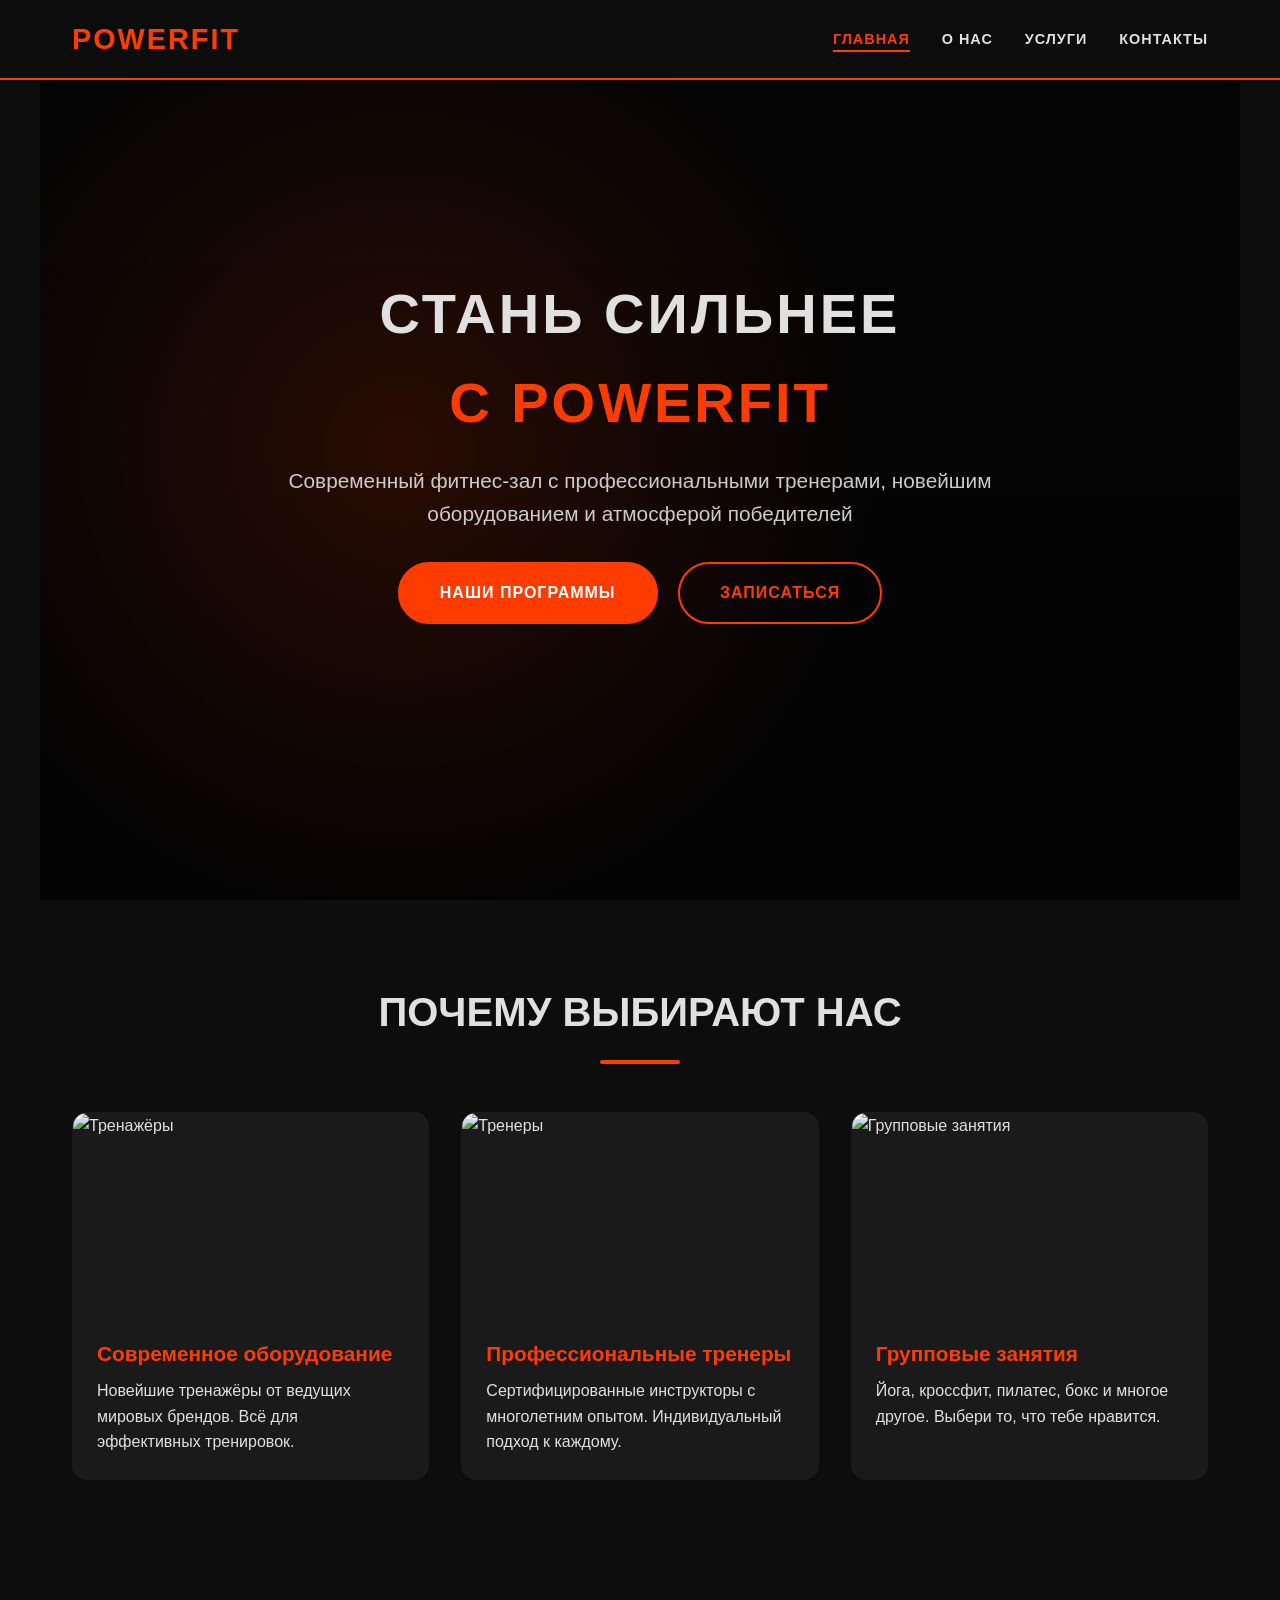
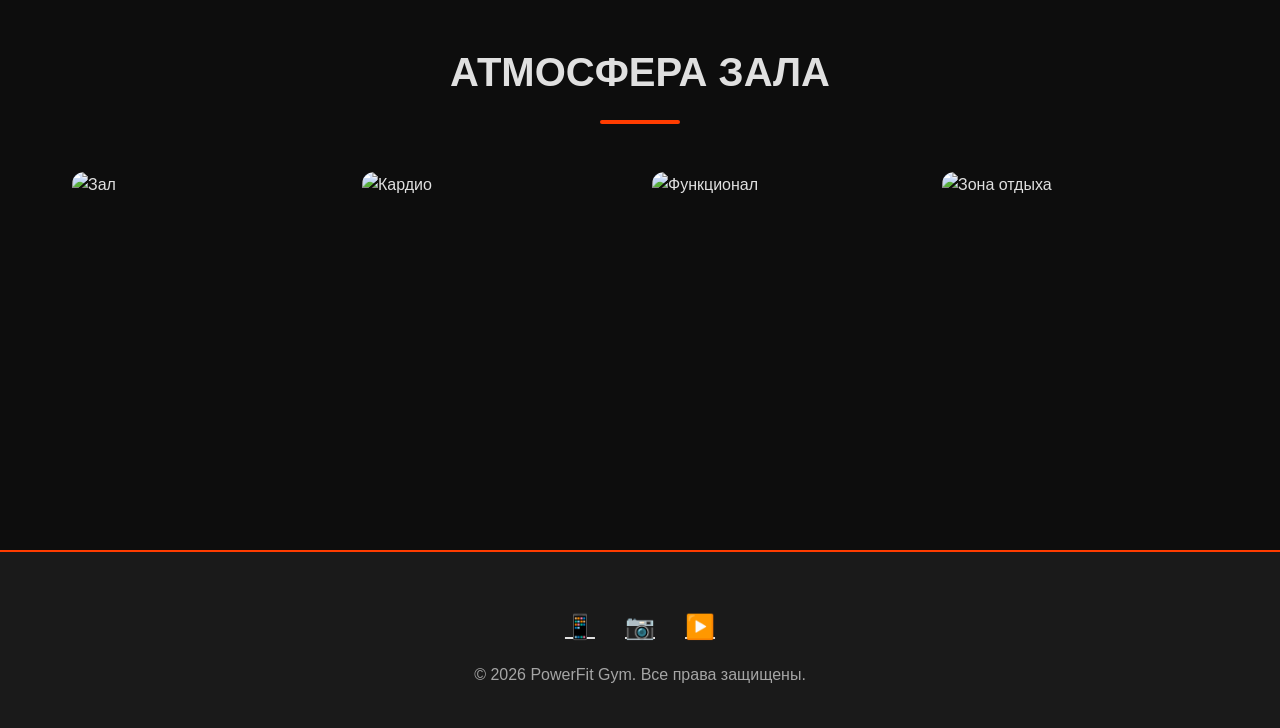
==== commit e40590df: "added full work" ====
--- a/index.html
+++ b/index.html
@@ -1,271 +1,108 @@
 <!DOCTYPE html>
 <html lang="ru">
 <head>
-  <meta charset="UTF-8" />
-  <meta name="viewport" content="width=device-width, initial-scale=1.0" />
-  <title>Фитнес-зал | Энергия и сила</title>
-  <style>
-    body {
-  background-image:
-    linear-gradient(rgba(241, 242, 246, 0.85), rgba(241, 242, 246, 0.85)),
-    url('https://images.unsplash.com/photo-1585110396070-b91858809764?ixlib=rb-1.2.1&auto=format&fit=crop&w=1920&q=80');
-  background-size: cover;
-  background-position: center;
-  background-attachment: fixed; /* чтобы при скролле фон «стоял» */
-}
-
-    :root {
-      --primary: #ff4757;
-      --secondary: #2f3542;
-      --accent: #57606f;
-      --light: #f1f2f6;
-    }
-
-    * { margin: 0; padding: 0; box-sizing: border-box; }
-
-    body {
-      font-family: 'Segoe UI', Roboto, Arial, sans-serif;
-      line-height: 1.6;
-      color: var(--secondary);
-      background-color: var(--light);
-    }
-
-    a { text-decoration: none; color: inherit; }
-    ul { list-style: none; }
-
-    header {
-      background: #fff;
-      padding: 1rem 2rem;
-      display: flex;
-      justify-content: space-between;
-      align-items: center;
-      box-shadow: 0 2px 6px rgba(0,0,0,0.08);
-      position: sticky;
-      top: 0;
-      z-index: 1000;
-    }
-
-    .logo {
-      font-size: 1.5rem;
-      font-weight: 700;
-      color: var(--primary);
-    }
-
-    nav ul { display: flex; gap: 2rem; }
-    nav a:hover { color: var(--primary); }
-
-    main { max-width: 1200px; margin: 0 auto; padding: 2rem; }
-
-    /* Hero */
-    .hero {
-      text-align: center;
-      background: linear-gradient(rgba(0,0,0,0.4), rgba(0,0,0,0.4)), url('https://images.unsplash.com/photo-1544669256-09a8ba6c2536?ixlib=rb-1.2.1&auto=format&fit=crop&w=1200&q=80');
-      background-size: cover;
-      background-position: center;
-      color: #fff;
-      padding: 6rem 1rem;
-      border-radius: 12px;
-      margin-bottom: 3rem;
-    }
-    .hero h1 { font-size: 2.5rem; margin-bottom: 1rem; }
-    .hero p { font-size: 1.2rem; margin-bottom: 2rem; max-width: 600px; margin-left: auto; margin-right: auto; }
-    .btn {
-      display: inline-block;
-      background: var(--primary);
-      color: #fff;
-      padding: 0.8rem 1.8rem;
-      border-radius: 6px;
-      font-weight: 600;
-      transition: background 0.3s;
-    }
-    .btn:hover { background: #e84118; }
-
-    /* Sections */
-    .section-title {
-      text-align: center;
-      font-size: 2rem;
-      margin-bottom: 2rem;
-      color: var(--secondary);
-    }
-
-    .services-grid {
-      display: grid;
-      grid-template-columns: repeat(auto-fit, minmax(300px, 1fr));
-      gap: 2rem;
-      margin-bottom: 3rem;
-    }
-    .card {
-      background: #fff;
-      padding: 2rem;
-      border-radius: 8px;
-      box-shadow: 0 4px 12px rgba(0,0,0,0.06);
-      text-align: center;
-    }
-    .card h3 { margin-bottom: 0.5rem; color: var(--primary); }
-
-    .schedule-table {
-      width: 100%;
-      border-collapse: collapse;
-      background: #fff;
-      box-shadow: 0 4px 12px rgba(0,0,0,0.06);
-      border-radius: 8px;
-      overflow: hidden;
-      margin-bottom: 3rem;
-    }
-    .schedule-table th, .schedule-table td { padding: 1rem 1.5rem; text-align: left; }
-    .schedule-table th { background: var(--secondary); color: #fff; }
-    .schedule-table tr:nth-child(even) { background: var(--light); }
-
-    /* Form */
-    .contact-form {
-      max-width: 600px;
-      margin: 0 auto;
-      background: #fff;
-      padding: 2rem;
-      border-radius: 8px;
-      box-shadow: 0 4px 12px rgba(0,0,0,0.06);
-    }
-    .form-group { margin-bottom: 1rem; }
-    .form-group label { display: block; margin-bottom: 0.4rem; font-weight: 600; }
-    .form-group input, .form-group textarea {
-      width: 100%;
-      padding: 0.7rem;
-      border: 1px solid #ccc;
-      border-radius: 4px;
-    }
-    button[type="submit"] {
-      background: var(--primary);
-      color: #fff;
-      padding: 0.8rem 2rem;
-      border: none;
-      border-radius: 4px;
-      cursor: pointer;
-      font-weight: 600;
-      width: 100%;
-    }
-    button[type="submit"]:hover { background: #e84118; }
-
-    footer {
-      background: var(--secondary);
-      color: #fff;
-      padding: 2rem;
-      text-align: center;
-      margin-top: 3rem;
-    }
-    footer p { opacity: 0.8; }
-
-    @media (max-width: 768px) {
-      header { flex-direction: column; gap: 1rem; }
-      .hero h1 { font-size: 1.8rem; }
-      nav ul { gap: 1rem; flex-wrap: wrap; justify-content: center; }
-    }
-  </style>
+  <meta charset="UTF-8">
+  <meta name="viewport" content="width=device-width, initial-scale=1.0">
+  <title>PowerFit Gym — Фитнес-зал нового поколения</title>
+  <link rel="stylesheet" href="style.css">
 </head>
 <body>
   <header>
-    <a href="#" class="logo">FIT ENERGY</a>
     <nav>
-      <ul>
-        <li><a href="#about">О нас</a></li>
-        <li><a href="#services">Услуги</a></li>
-        <li><a href="#schedule">Расписание</a></li>
-        <li><a href="#contacts">Контакты</a></li>
+      <a href="index.html" class="logo">PowerFit</a>
+      <ul class="nav-links" id="navLinks">
+        <li><a href="index.html" class="active">Главная</a></li>
+        <li><a href="about.html">О нас</a></li>
+        <li><a href="services.html">Услуги</a></li>
+        <li><a href="contact.html">Контакты</a></li>
       </ul>
+      <div class="menu-toggle" id="menuToggle">
+        <span></span>
+        <span></span>
+        <span></span>
+      </div>
     </nav>
   </header>
 
-  <main>
-    <!-- Главный экран -->
-    <section class="hero">
-      <h1>Начни путь к лучшей версии себя</h1>
-      <p>Современный фитнес-зал с профессиональными тренерами и персональными программами для любого уровня подготовки.</p>
-      <a href="#contacts" class="btn">Записаться на пробное занятие</a>
-    </section>
+  <section class="hero">
+    <div class="hero-content">
+      <h1>Стань сильнее<br><span>с PowerFit</span></h1>
+      <p>Современный фитнес-зал с профессиональными тренерами, новейшим оборудованием и атмосферой победителей</p>
+      <a href="services.html" class="btn">Наши программы</a>
+      <a href="contact.html" class="btn btn-outline">Записаться</a>
+    </div>
+  </section>
 
-    <!-- Услуги -->
-    <section id="services">
-      <h2 class="section-title">Наши услуги</h2>
-      <div class="services-grid">
-        <div class="card">
-          <h3>Тренажёрный зал</h3>
-          <p>Современное оборудование для силовых и функциональных тренировок, зоны для разминки и растяжки.</p>
+  <section>
+    <h2 class="section-title">Почему выбирают нас</h2>
+    <div class="features">
+      <div class="card">
+        <div class="card-img">
+          <img src="https://images.unsplash.com/photo-1571019614242-c5c5dee9f50b?w=600" alt="Тренажёры">
         </div>
-        <div class="card">
-          <h3>Групповые занятия</h3>
-          <p>Йога, пилатес, HIIT, степ и другие групповые тренировки под руководством опытных инструкторов.</p>
-        </div>
-        <div class="card">
-          <h3>Персональные тренировки</h3>
-          <p>Индивидуальные программы с тренером: подбор упражнений, контроль техники, отслеживание прогресса.</p>
+        <div class="card-body">
+          <h3>Современное оборудование</h3>
+          <p>Новейшие тренажёры от ведущих мировых брендов. Всё для эффективных тренировок.</p>
         </div>
       </div>
-    </section>
+      <div class="card">
+        <div class="card-img">
+          <img src="https://images.unsplash.com/photo-1518611012118-696072aa579a?w=600" alt="Тренеры">
+        </div>
+        <div class="card-body">
+          <h3>Профессиональные тренеры</h3>
+          <p>Сертифицированные инструкторы с многолетним опытом. Индивидуальный подход к каждому.</p>
+        </div>
+      </div>
+      <div class="card">
+        <div class="card-img">
+          <img src="https://images.unsplash.com/photo-1540497077202-7c8a3999166f?w=600" alt="Групповые занятия">
+        </div>
+        <div class="card-body">
+          <h3>Групповые занятия</h3>
+          <p>Йога, кроссфит, пилатес, бокс и многое другое. Выбери то, что тебе нравится.</p>
+        </div>
+      </div>
+    </div>
+  </section>
 
-    <!-- Расписание -->
-    <section id="schedule">
-      <h2 class="section-title">Расписание популярных занятий</h2>
-      <table class="schedule-table">
-        <thead>
-          <tr>
-            <th>День недели</th>
-            <th>Время</th>
-            <th>Занятие</th>
-            <th>Тренер</th>
-          </tr>
-        </thead>
-        <tbody>
-          <tr>
-            <td>Понедельник</td>
-            <td>08:00–09:00</td>
-            <td>Функциональная тренировка</td>
-            <td>Анна К.</td>
-          </tr>
-          <tr>
-            <td>Вторник</td>
-            <td>19:00–20:00</td>
-            <td>HIIT</td>
-            <td>Дмитрий П.</td>
-          </tr>
-          <tr>
-            <td>Среда</td>
-            <td>07:30–08:30</td>
-            <td>Йога</td>
-            <td>Елена М.</td>
-          </tr>
-          <tr>
-            <td>Пятница</td>
-            <td>20:00–21:00</td>
-            <td>Пилатес</td>
-            <td>Ольга С.</td>
-          </tr>
-        </tbody>
-      </table>
-    </section>
-
-    <!-- Форма записи -->
-    <section id="contacts">
-      <h2 class="section-title">Записаться на тренировку</h2>
-      <form class="contact-form">
-        <div class="form-group">
-          <label for="name">Ваше имя</label>
-          <input type="text" id="name" name="name" placeholder="Иван Иванов" required />
-        </div>
-        <div class="form-group">
-          <label for="phone">Телефон</label>
-          <input type="tel" id="phone" name="phone" placeholder="+7 (999) 000-00-00" required />
-        </div>
-        <div class="form-group">
-          <label for="comment">Комментарий или пожелания</label>
-          <textarea id="comment" name="comment" rows="4" placeholder="Например: уровень подготовки, цели..."></textarea>
-        </div>
-        <button type="submit">Отправить заявку</button>
-      </form>
-    </section>
-  </main>
+  <section>
+    <h2 class="section-title">Атмосфера зала</h2>
+    <div class="gallery">
+      <div class="gallery-item">
+        <img src="https://images.unsplash.com/photo-1534438327276-14e5300c3a48?w=500" alt="Зал">
+        <div class="overlay"><span>Силовой зал</span></div>
+      </div>
+      <div class="gallery-item">
+        <img src="https://images.unsplash.com/photo-1517836357463-d25dfeac3438?w=500" alt="Кардио">
+        <div class="overlay"><span>Кардио-зона</span></div>
+      </div>
+      <div class="gallery-item">
+        <img src="https://images.unsplash.com/photo-1571902943202-507c97efd13f?w=500" alt="Функционал">
+        <div class="overlay"><span>Функциональный тренинг</span></div>
+      </div>
+      <div class="gallery-item">
+        <img src="https://images.unsplash.com/photo-1599058945522-28d584b6f14f?w=500" alt="Зона отдыха">
+        <div class="overlay"><span>Зона отдыха</span></div>
+      </div>
+    </div>
+  </section>
 
   <footer>
-    <p>&copy; 2024 FIT ENERGY. Все права защищены.</p>
-    <p>Адрес: г. Москва, ул. Спортивная, д. 1 | Телефон: +7 (495) 123-45-67</p>
+    <div class="socials">
+      <a href="#">📱</a>
+      <a href="#">📷</a>
+      <a href="#">▶️</a>
+    </div>
+    <p>&copy; 2026 PowerFit Gym. Все права защищены.</p>
   </footer>
+
+  <script>
+    const menuToggle = document.getElementById('menuToggle');
+    const navLinks = document.getElementById('navLinks');
+    menuToggle.addEventListener('click', () => {
+      navLinks.classList.toggle('active');
+    });
+  </script>
 </body>
 </html>
--- a/style.css
+++ b/style.css
@@ -0,0 +1,639 @@
+/* Fitness Gym Website - Styles */
+* {
+  margin: 0;
+  padding: 0;
+  box-sizing: border-box;
+}
+
+:root {
+  --primary: #ff3c00;
+  --primary-dark: #cc3000;
+  --dark: #0d0d0d;
+  --dark-gray: #1a1a1a;
+  --gray: #2a2a2a;
+  --light: #f5f5f5;
+  --text: #e0e0e0;
+  --accent: #ff6b35;
+}
+
+html {
+  scroll-behavior: smooth;
+}
+
+body {
+  font-family: 'Segoe UI', Tahoma, Geneva, Verdana, sans-serif;
+  background-color: var(--dark);
+  color: var(--text);
+  line-height: 1.6;
+  overflow-x: hidden;
+}
+
+/* Header & Nav */
+header {
+  background: rgba(13, 13, 13, 0.95);
+  position: fixed;
+  width: 100%;
+  top: 0;
+  z-index: 1000;
+  border-bottom: 2px solid var(--primary);
+  backdrop-filter: blur(10px);
+}
+
+nav {
+  display: flex;
+  justify-content: space-between;
+  align-items: center;
+  max-width: 1200px;
+  margin: 0 auto;
+  padding: 1rem 2rem;
+}
+
+.logo {
+  font-size: 1.8rem;
+  font-weight: 800;
+  color: var(--primary);
+  text-decoration: none;
+  letter-spacing: 2px;
+  text-transform: uppercase;
+  animation: pulse-logo 2s infinite;
+}
+
+@keyframes pulse-logo {
+  0%, 100% { text-shadow: 0 0 5px var(--primary); }
+  50% { text-shadow: 0 0 20px var(--primary), 0 0 30px var(--accent); }
+}
+
+.nav-links {
+  display: flex;
+  list-style: none;
+  gap: 2rem;
+}
+
+.nav-links a {
+  color: var(--text);
+  text-decoration: none;
+  font-weight: 600;
+  text-transform: uppercase;
+  font-size: 0.9rem;
+  letter-spacing: 1px;
+  position: relative;
+  transition: color 0.3s;
+}
+
+.nav-links a::after {
+  content: '';
+  position: absolute;
+  bottom: -5px;
+  left: 0;
+  width: 0;
+  height: 2px;
+  background: var(--primary);
+  transition: width 0.3s;
+}
+
+.nav-links a:hover,
+.nav-links a.active {
+  color: var(--primary);
+}
+
+.nav-links a:hover::after,
+.nav-links a.active::after {
+  width: 100%;
+}
+
+.menu-toggle {
+  display: none;
+  flex-direction: column;
+  cursor: pointer;
+  gap: 5px;
+}
+
+.menu-toggle span {
+  width: 25px;
+  height: 3px;
+  background: var(--primary);
+  transition: 0.3s;
+}
+
+/* Hero Section */
+.hero {
+  height: 100vh;
+  display: flex;
+  align-items: center;
+  justify-content: center;
+  text-align: center;
+  position: relative;
+  background: linear-gradient(rgba(0,0,0,0.7), rgba(0,0,0,0.8)),
+              url('https://images.unsplash.com/photo-1534438327276-14e5300c3a48?w=1600') center/cover no-repeat;
+  overflow: hidden;
+}
+
+.hero::before {
+  content: '';
+  position: absolute;
+  top: 0;
+  left: 0;
+  right: 0;
+  bottom: 0;
+  background: radial-gradient(circle at 30% 50%, rgba(255,60,0,0.15), transparent 50%);
+  animation: glow-move 8s ease-in-out infinite alternate;
+}
+
+@keyframes glow-move {
+  0% { background-position: 0% 50%; }
+  100% { background-position: 100% 50%; }
+}
+
+.hero-content {
+  position: relative;
+  z-index: 2;
+  max-width: 800px;
+  padding: 2rem;
+  animation: fadeInUp 1.2s ease-out;
+}
+
+@keyframes fadeInUp {
+  from {
+    opacity: 0;
+    transform: translateY(40px);
+  }
+  to {
+    opacity: 1;
+    transform: translateY(0);
+  }
+}
+
+.hero h1 {
+  font-size: 3.5rem;
+  font-weight: 900;
+  text-transform: uppercase;
+  margin-bottom: 1rem;
+  letter-spacing: 3px;
+}
+
+.hero h1 span {
+  color: var(--primary);
+  display: block;
+  animation: text-glow 2s ease-in-out infinite alternate;
+}
+
+@keyframes text-glow {
+  from { text-shadow: 0 0 10px var(--primary); }
+  to { text-shadow: 0 0 25px var(--primary), 0 0 40px var(--accent); }
+}
+
+.hero p {
+  font-size: 1.3rem;
+  margin-bottom: 2rem;
+  opacity: 0.9;
+}
+
+.btn {
+  display: inline-block;
+  padding: 1rem 2.5rem;
+  background: var(--primary);
+  color: white;
+  text-decoration: none;
+  font-weight: 700;
+  text-transform: uppercase;
+  letter-spacing: 1px;
+  border-radius: 50px;
+  transition: all 0.3s;
+  border: 2px solid var(--primary);
+  position: relative;
+  overflow: hidden;
+}
+
+.btn:hover {
+  background: transparent;
+  color: var(--primary);
+  box-shadow: 0 0 20px var(--primary);
+  transform: scale(1.05);
+}
+
+.btn-outline {
+  background: transparent;
+  color: var(--primary);
+  margin-left: 1rem;
+}
+
+.btn-outline:hover {
+  background: var(--primary);
+  color: white;
+}
+
+/* Sections */
+section {
+  padding: 5rem 2rem;
+  max-width: 1200px;
+  margin: 0 auto;
+}
+
+.section-title {
+  text-align: center;
+  font-size: 2.5rem;
+  font-weight: 800;
+  text-transform: uppercase;
+  margin-bottom: 3rem;
+  position: relative;
+}
+
+.section-title::after {
+  content: '';
+  display: block;
+  width: 80px;
+  height: 4px;
+  background: var(--primary);
+  margin: 1rem auto 0;
+  border-radius: 2px;
+}
+
+/* Features / Cards */
+.features {
+  display: grid;
+  grid-template-columns: repeat(auto-fit, minmax(280px, 1fr));
+  gap: 2rem;
+}
+
+.card {
+  background: var(--dark-gray);
+  border-radius: 15px;
+  overflow: hidden;
+  transition: transform 0.4s, box-shadow 0.4s;
+  border: 1px solid transparent;
+}
+
+.card:hover {
+  transform: translateY(-10px);
+  box-shadow: 0 15px 40px rgba(255, 60, 0, 0.25);
+  border-color: var(--primary);
+}
+
+.card-img {
+  height: 200px;
+  overflow: hidden;
+  position: relative;
+}
+
+.card-img img {
+  width: 100%;
+  height: 100%;
+  object-fit: cover;
+  transition: transform 0.6s;
+}
+
+.card:hover .card-img img {
+  transform: scale(1.15);
+}
+
+.card-body {
+  padding: 1.5rem;
+}
+
+.card-body h3 {
+  color: var(--primary);
+  margin-bottom: 0.5rem;
+  font-size: 1.3rem;
+}
+
+/* Animated Image Gallery */
+.gallery {
+  display: grid;
+  grid-template-columns: repeat(auto-fit, minmax(250px, 1fr));
+  gap: 1.5rem;
+}
+
+.gallery-item {
+  position: relative;
+  overflow: hidden;
+  border-radius: 12px;
+  height: 250px;
+  cursor: pointer;
+}
+
+.gallery-item img {
+  width: 100%;
+  height: 100%;
+  object-fit: cover;
+  transition: transform 0.5s, filter 0.5s;
+}
+
+.gallery-item:hover img {
+  transform: scale(1.2) rotate(2deg);
+  filter: brightness(0.7);
+}
+
+.gallery-item .overlay {
+  position: absolute;
+  inset: 0;
+  background: linear-gradient(transparent 40%, rgba(0,0,0,0.85));
+  display: flex;
+  align-items: flex-end;
+  padding: 1.5rem;
+  opacity: 0;
+  transition: opacity 0.4s;
+}
+
+.gallery-item:hover .overlay {
+  opacity: 1;
+}
+
+.overlay span {
+  color: white;
+  font-weight: 700;
+  text-transform: uppercase;
+  letter-spacing: 1px;
+}
+
+/* About Page */
+.about-content {
+  display: grid;
+  grid-template-columns: 1fr 1fr;
+  gap: 3rem;
+  align-items: center;
+}
+
+.about-img {
+  position: relative;
+  border-radius: 15px;
+  overflow: hidden;
+  animation: float 4s ease-in-out infinite;
+}
+
+@keyframes float {
+  0%, 100% { transform: translateY(0); }
+  50% { transform: translateY(-15px); }
+}
+
+.about-img img {
+  width: 100%;
+  display: block;
+  border-radius: 15px;
+}
+
+.about-img::after {
+  content: '';
+  position: absolute;
+  inset: 0;
+  border: 3px solid var(--primary);
+  border-radius: 15px;
+  pointer-events: none;
+  animation: border-pulse 2s infinite;
+}
+
+@keyframes border-pulse {
+  0%, 100% { opacity: 0.5; }
+  50% { opacity: 1; }
+}
+
+.about-text h2 {
+  color: var(--primary);
+  margin-bottom: 1rem;
+}
+
+.stats {
+  display: grid;
+  grid-template-columns: repeat(3, 1fr);
+  gap: 1.5rem;
+  margin-top: 2rem;
+}
+
+.stat {
+  text-align: center;
+  padding: 1.5rem;
+  background: var(--gray);
+  border-radius: 10px;
+  transition: transform 0.3s;
+}
+
+.stat:hover {
+  transform: scale(1.08);
+  background: var(--dark-gray);
+}
+
+.stat-number {
+  font-size: 2.5rem;
+  font-weight: 900;
+  color: var(--primary);
+  display: block;
+}
+
+/* Services */
+.services-grid {
+  display: grid;
+  grid-template-columns: repeat(auto-fit, minmax(300px, 1fr));
+  gap: 2rem;
+}
+
+.service-card {
+  background: var(--dark-gray);
+  padding: 2.5rem 2rem;
+  border-radius: 15px;
+  text-align: center;
+  transition: all 0.4s;
+  position: relative;
+  overflow: hidden;
+}
+
+.service-card::before {
+  content: '';
+  position: absolute;
+  top: 0;
+  left: -100%;
+  width: 100%;
+  height: 100%;
+  background: linear-gradient(90deg, transparent, rgba(255,60,0,0.1), transparent);
+  transition: left 0.6s;
+}
+
+.service-card:hover::before {
+  left: 100%;
+}
+
+.service-card:hover {
+  transform: translateY(-8px);
+  box-shadow: 0 10px 30px rgba(255,60,0,0.2);
+}
+
+.service-icon {
+  font-size: 3rem;
+  margin-bottom: 1rem;
+  display: inline-block;
+  animation: bounce 2s infinite;
+}
+
+@keyframes bounce {
+  0%, 100% { transform: translateY(0); }
+  50% { transform: translateY(-10px); }
+}
+
+.service-card h3 {
+  color: var(--primary);
+  margin-bottom: 0.8rem;
+}
+
+.price {
+  font-size: 2rem;
+  font-weight: 800;
+  color: white;
+  margin: 1rem 0;
+}
+
+.price span {
+  font-size: 1rem;
+  color: var(--text);
+  font-weight: 400;
+}
+
+/* Contact */
+.contact-wrapper {
+  display: grid;
+  grid-template-columns: 1fr 1fr;
+  gap: 3rem;
+}
+
+.contact-info h3 {
+  color: var(--primary);
+  margin-bottom: 1rem;
+}
+
+.contact-info p {
+  margin-bottom: 0.8rem;
+}
+
+.contact-form {
+  background: var(--dark-gray);
+  padding: 2rem;
+  border-radius: 15px;
+}
+
+.form-group {
+  margin-bottom: 1.2rem;
+}
+
+.form-group label {
+  display: block;
+  margin-bottom: 0.4rem;
+  font-weight: 600;
+}
+
+.form-group input,
+.form-group textarea {
+  width: 100%;
+  padding: 0.9rem;
+  background: var(--gray);
+  border: 1px solid #333;
+  border-radius: 8px;
+  color: white;
+  font-size: 1rem;
+  transition: border-color 0.3s;
+}
+
+.form-group input:focus,
+.form-group textarea:focus {
+  outline: none;
+  border-color: var(--primary);
+}
+
+/* Footer */
+footer {
+  background: var(--dark-gray);
+  text-align: center;
+  padding: 2.5rem 2rem;
+  border-top: 2px solid var(--primary);
+  margin-top: 3rem;
+}
+
+footer p {
+  opacity: 0.7;
+}
+
+.socials {
+  margin: 1rem 0;
+}
+
+.socials a {
+  color: var(--text);
+  font-size: 1.5rem;
+  margin: 0 0.8rem;
+  transition: color 0.3s, transform 0.3s;
+  display: inline-block;
+}
+
+.socials a:hover {
+  color: var(--primary);
+  transform: scale(1.2);
+}
+
+/* Page Hero (for inner pages) */
+.page-hero {
+  height: 40vh;
+  display: flex;
+  align-items: center;
+  justify-content: center;
+  text-align: center;
+  background: linear-gradient(rgba(0,0,0,0.75), rgba(0,0,0,0.85)),
+              url('https://images.unsplash.com/photo-1517836357463-d25dfeac3438?w=1600') center/cover no-repeat;
+  margin-top: 70px;
+}
+
+.page-hero h1 {
+  font-size: 3rem;
+  text-transform: uppercase;
+  letter-spacing: 3px;
+  animation: fadeInUp 1s ease-out;
+}
+
+/* Animations for images on scroll (simple CSS) */
+.animate-on-scroll {
+  opacity: 0;
+  transform: translateY(30px);
+  transition: opacity 0.8s, transform 0.8s;
+}
+
+.animate-on-scroll.visible {
+  opacity: 1;
+  transform: translateY(0);
+}
+
+/* Responsive */
+@media (max-width: 768px) {
+  .nav-links {
+    display: none;
+    position: absolute;
+    top: 70px;
+    left: 0;
+    right: 0;
+    background: var(--dark);
+    flex-direction: column;
+    padding: 1.5rem;
+    gap: 1rem;
+    border-bottom: 2px solid var(--primary);
+  }
+
+  .nav-links.active {
+    display: flex;
+  }
+
+  .menu-toggle {
+    display: flex;
+  }
+
+  .hero h1 {
+    font-size: 2.2rem;
+  }
+
+  .about-content,
+  .contact-wrapper {
+    grid-template-columns: 1fr;
+  }
+
+  .btn-outline {
+    margin-left: 0;
+    margin-top: 1rem;
+  }
+
+  .stats {
+    grid-template-columns: 1fr;
+  }
+}
